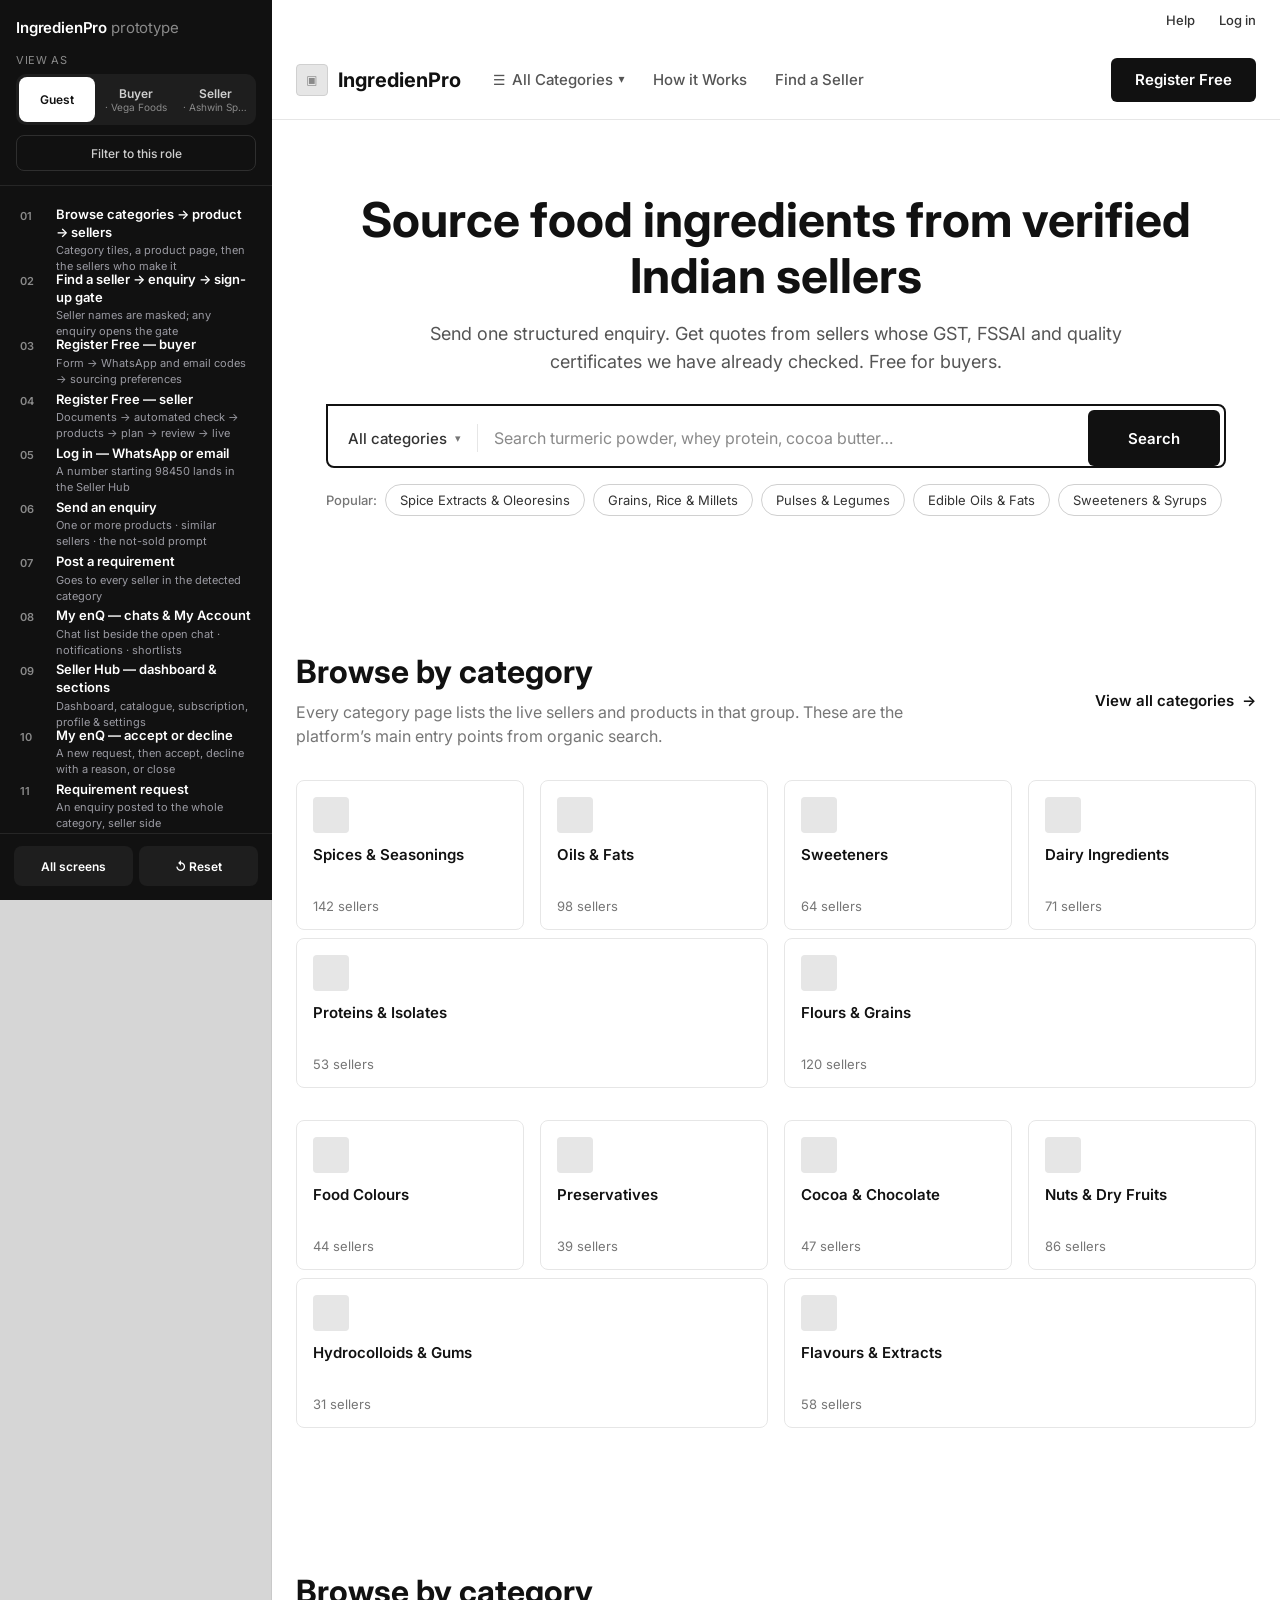
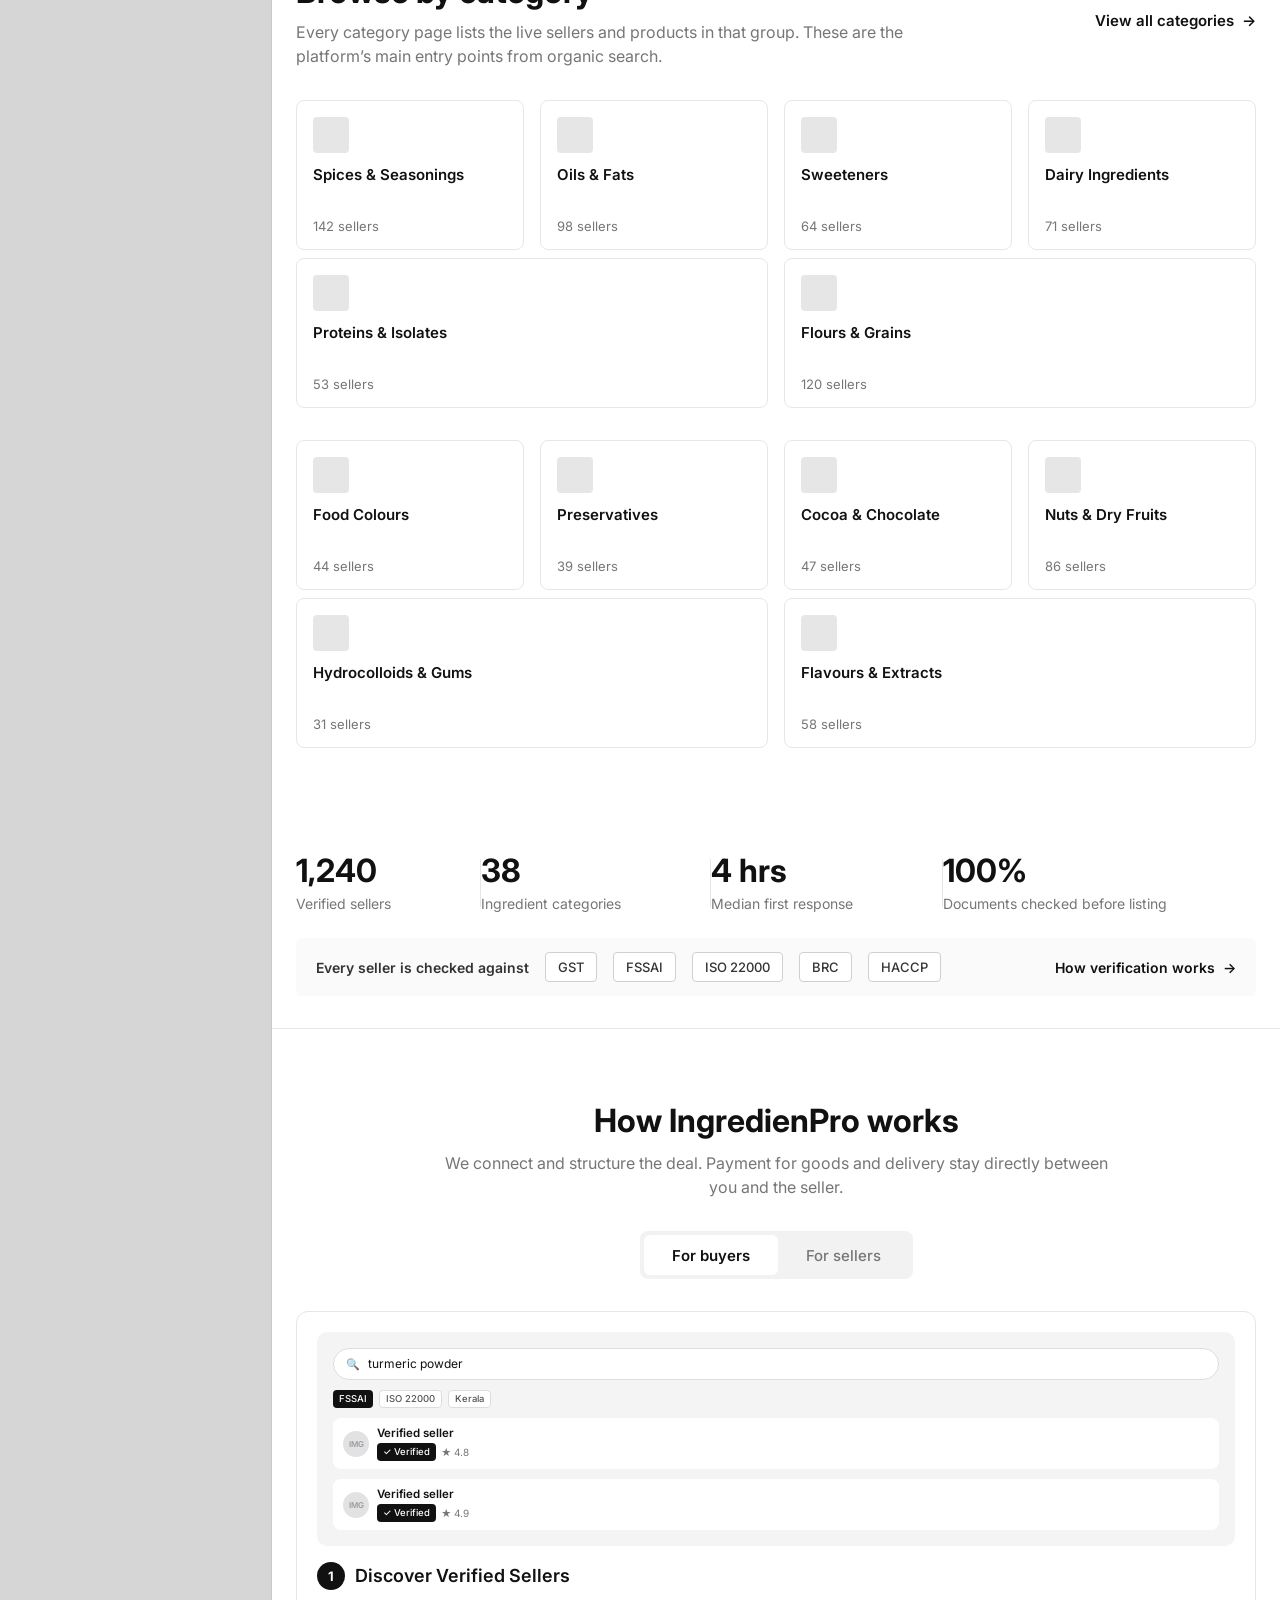
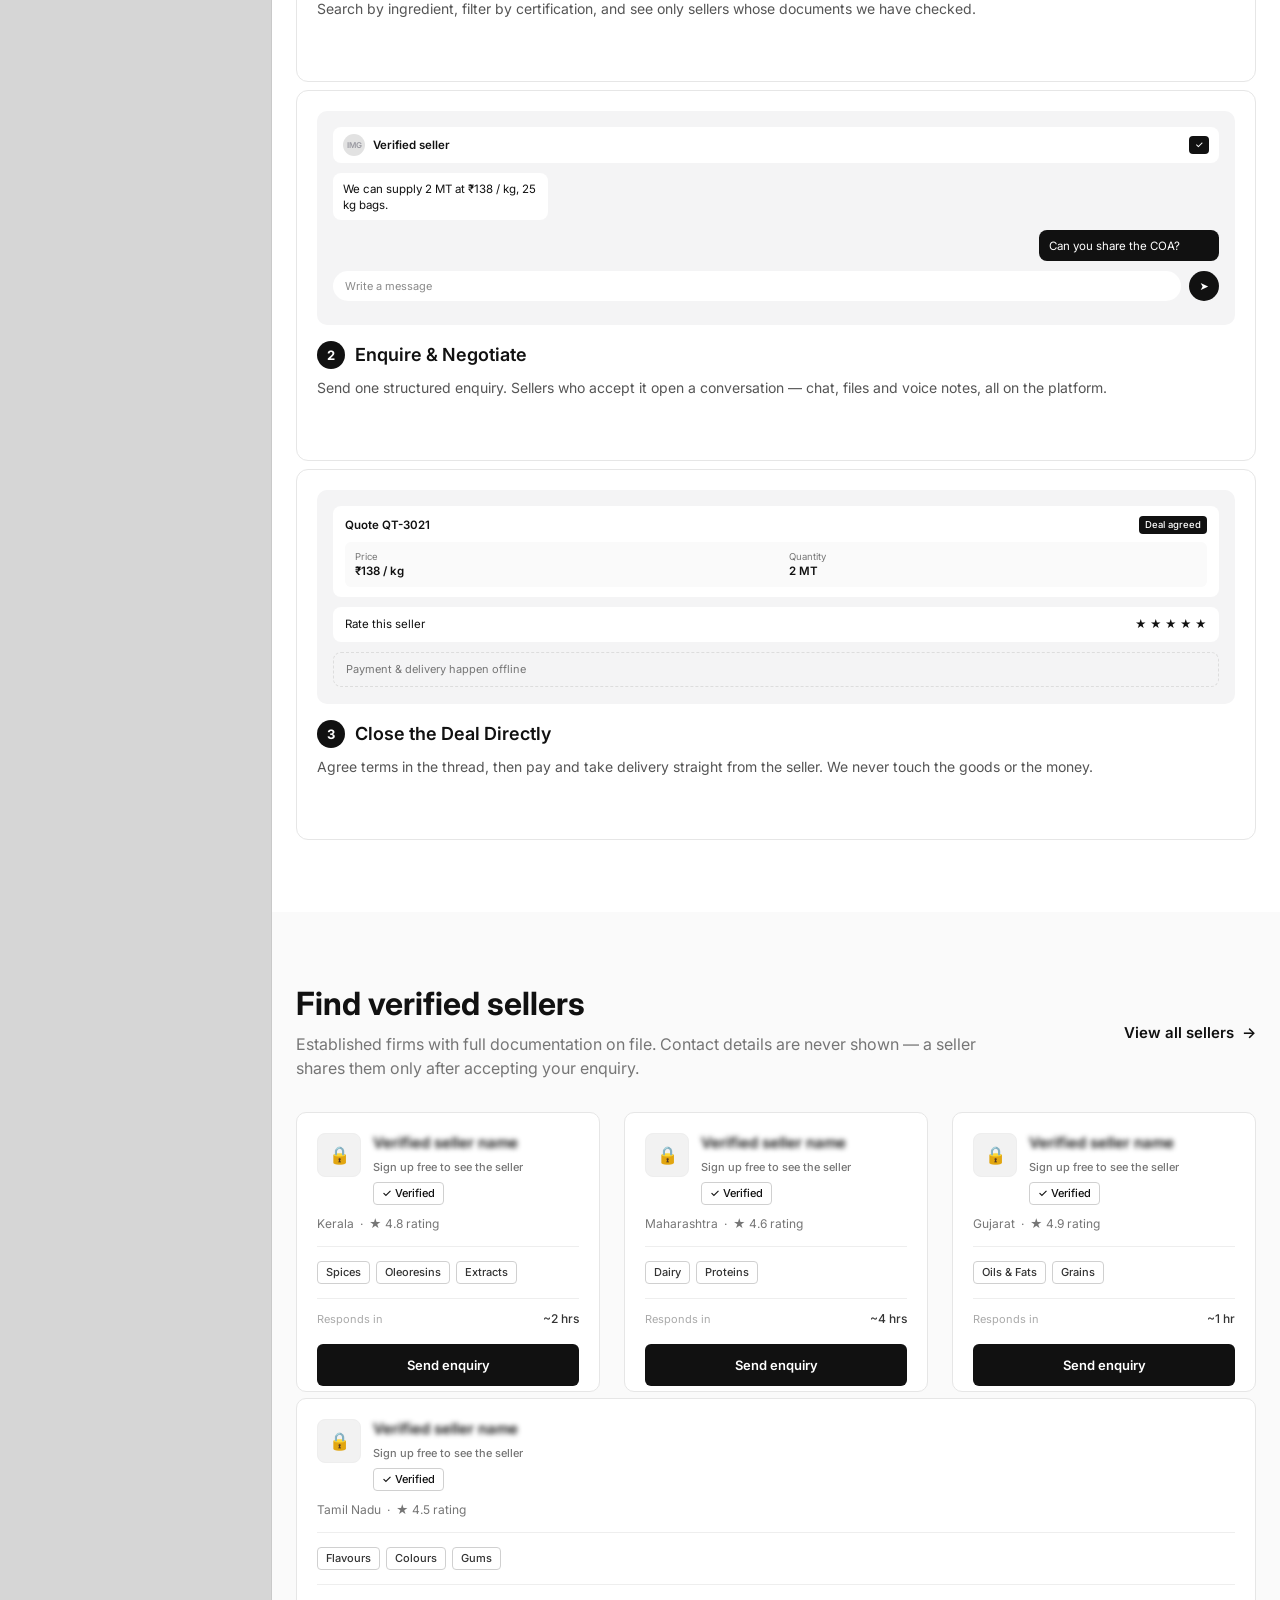
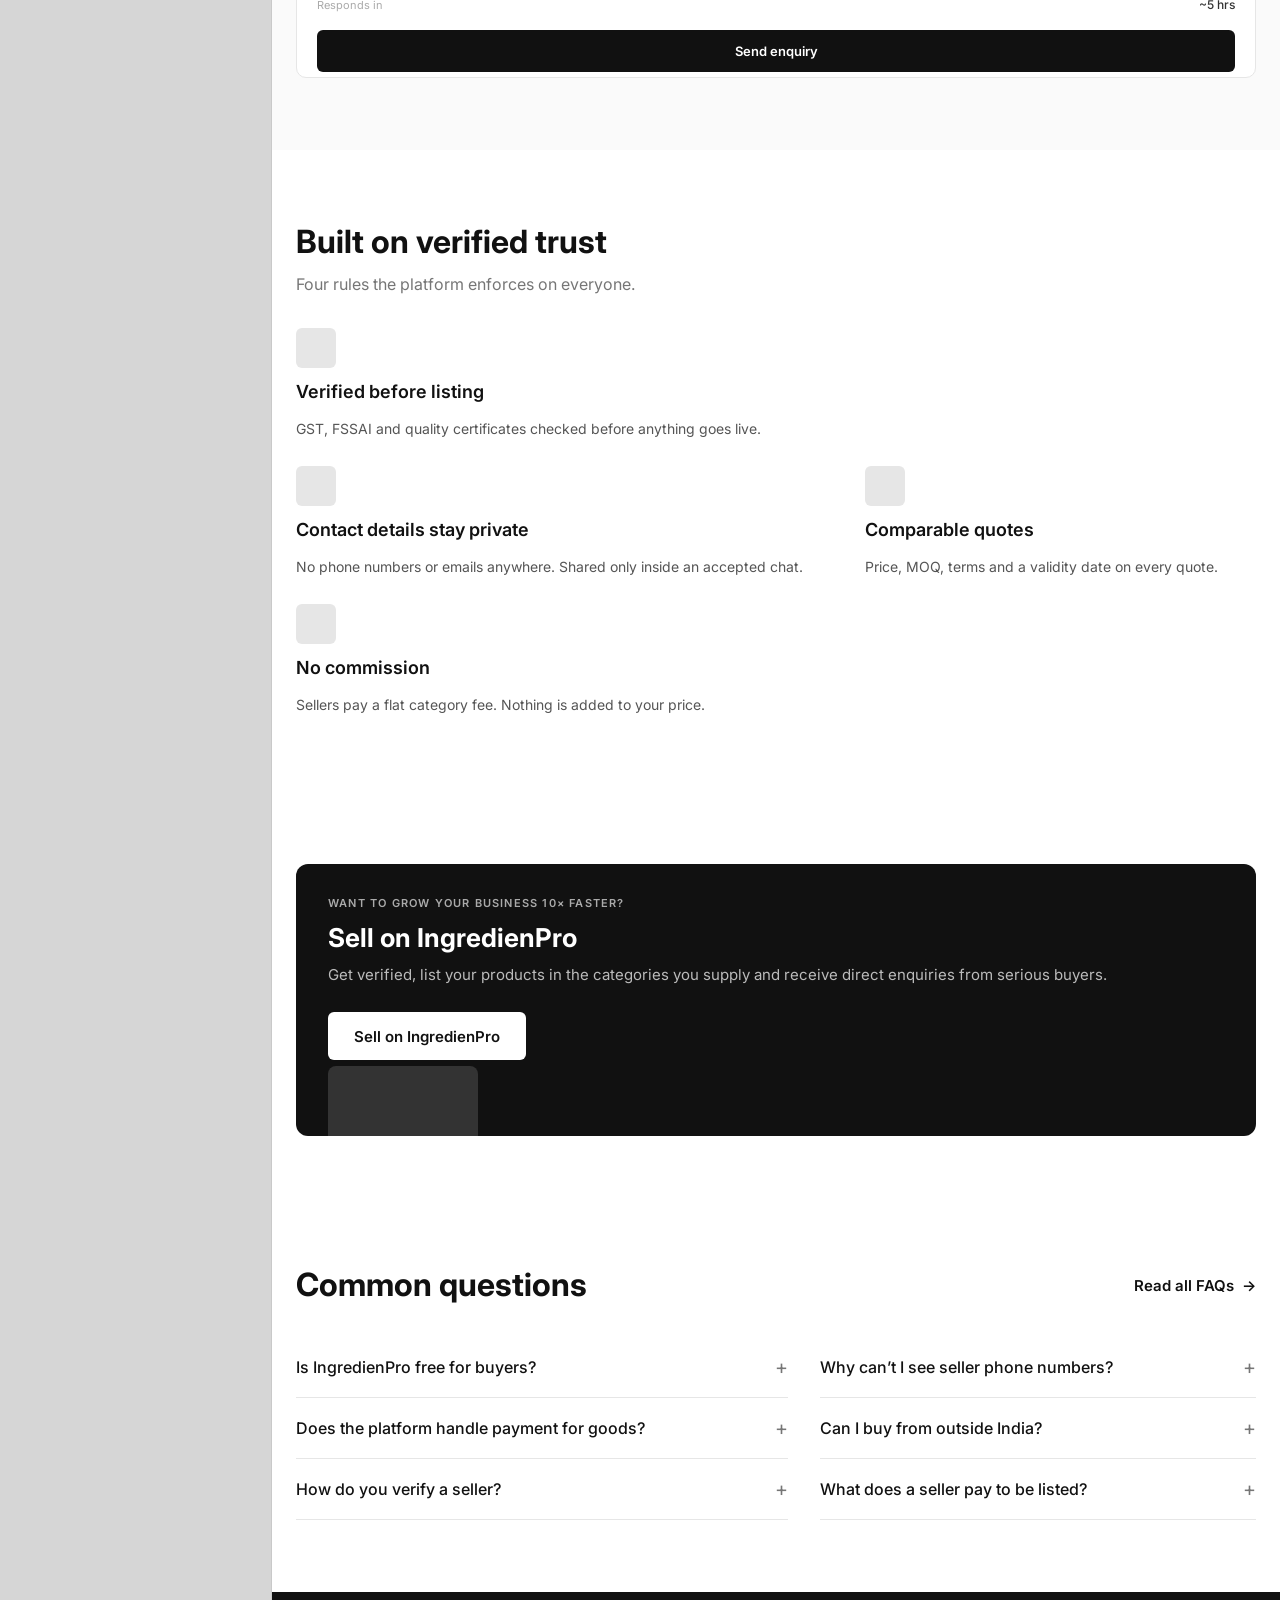
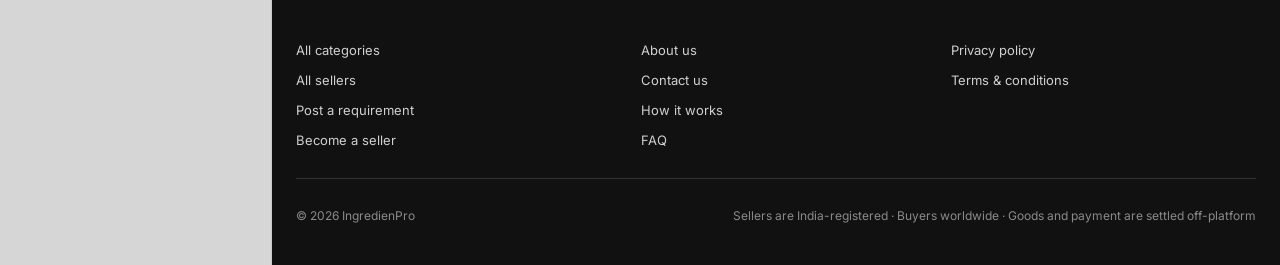
==== index.html @ 839ba502 "Initial commit" ====
<!doctype html>
<html lang="en">
<head>
  <meta charset="utf-8">
  <meta name="viewport" content="width=device-width, initial-scale=1, viewport-fit=cover">
  <meta name="color-scheme" content="light">
  <title>IngredienPro</title>
  <link rel="preconnect" href="https://fonts.googleapis.com">
  <link rel="preconnect" href="https://fonts.gstatic.com" crossorigin>
  <link href="https://fonts.googleapis.com/css2?family=Inter:wght@400;500;600;700&display=swap" rel="stylesheet">
  <link rel="stylesheet" href="css/app.css">
  <link rel="stylesheet" href="css/responsive.css">
  <link rel="stylesheet" href="css/motion.css">
  <link rel="stylesheet" href="css/flownav.css">
</head>
<body>
  <main id="stage" aria-live="polite"></main>
  <script src="js/manifest.js"></script>
  <script src="js/render.js"></script>
  <script src="js/data.js"></script>
  <script src="js/store.js"></script>
  <script src="js/routes.js"></script>
  <script src="js/app.js"></script>
  <script src="js/chrome.js"></script>
  <script src="js/pages.js"></script>
  <script src="js/pages-enq.js"></script>
  <script src="js/pages-account.js"></script>
  <script src="js/modals.js"></script>
  <script src="js/auth.js"></script>
  <script src="js/behaviour.js"></script>
  <script src="js/responsive.js"></script>
  <script src="js/flownav.js"></script>
</body>
</html>
---- css/app.css ----
:root { --bg: #d6d6d6; --ink: #111111; --muted: #767676; --line: #e3e3e3; }
* { box-sizing: border-box; }
html, body { margin: 0; background: var(--bg); color: var(--ink); font-family: Inter, system-ui, sans-serif; -webkit-font-smoothing: antialiased; }
#stage { width: 100%; display: flex; justify-content: center; }

/* rendered Figma screen */
.screen { background: #fff; position: relative; overflow: hidden; box-shadow: 0 0 0 1px rgba(0,0,0,.06); }
.screen .is-link { cursor: pointer; }
.screen .is-link:hover { filter: brightness(0.97); }
.screen .is-fixed { will-change: top; }
.screen .editable { cursor: text; outline: none; min-width: 40px; }
.screen .editable:focus { caret-color: #111; }
.screen .composer-input:empty::before { content: attr(data-placeholder); color: #8a8a8a; pointer-events: none; }
.screen .composer-input { cursor: text; }
.screen .sent-here { animation: pop .18s ease-out; }
@keyframes pop { from { opacity: 0; transform: translateY(6px); } to { opacity: 1; transform: none; } }
.fallback-msg { align-self: flex-end; background: #111; color: #fff; padding: 10px 14px; border-radius: 12px; max-width: 420px; font-size: 14px; }

/* start page */
.home { width: min(1100px, 100% - 32px); margin: 40px auto 120px; background: #fff; border-radius: 16px; padding: 40px; box-shadow: 0 1px 2px rgba(0,0,0,.06); }
.home-head { display: flex; gap: 16px; align-items: center; margin-bottom: 32px; }
.home-logo { width: 48px; height: 48px; border-radius: 10px; background: #f2f2f2; display: grid; place-items: center; color: #8a8a8a; font-size: 22px; }
.home h1 { margin: 0; font-size: 28px; }
.home p { margin: 4px 0 0; color: #555; font-size: 15px; }
.home h2 { font-size: 13px; letter-spacing: .08em; text-transform: uppercase; color: var(--muted); margin: 28px 0 12px; }
.flow-grid { display: grid; grid-template-columns: repeat(auto-fill, minmax(320px, 1fr)); gap: 12px; }
.flow { display: grid; grid-template-columns: 36px 1fr; grid-template-rows: auto auto; gap: 4px 12px; padding: 16px; border: 1px solid var(--line); border-radius: 12px; text-decoration: none; color: inherit; transition: border-color .15s, transform .15s; }
.flow:hover { border-color: #111; transform: translateY(-1px); }
.flow-num { grid-row: span 2; width: 32px; height: 32px; border-radius: 16px; background: #111; color: #fff; display: grid; place-items: center; font-size: 13px; font-weight: 600; }
.flow-name { font-size: 15px; font-weight: 600; line-height: 1.4; }
.flow-go { font-size: 13px; color: var(--muted); }
.all-screens { margin-top: 32px; border-top: 1px solid var(--line); padding-top: 20px; }
.all-screens summary { cursor: pointer; font-weight: 600; }
.all-screens h3 { font-size: 13px; color: var(--muted); margin: 20px 0 6px; }
.all-screens ul { margin: 0; padding-left: 18px; columns: 2; font-size: 14px; line-height: 1.8; }
.all-screens a { color: #111; }
.home-foot { margin-top: 28px; font-size: 13px; color: var(--muted); }
.app-msg { margin: 80px auto; background: #fff; padding: 24px 32px; border-radius: 12px; }

/* toolbar (bottom-left, clear of Netlify's bottom-right badge) */
.toolbar { position: fixed; left: 16px; bottom: 16px; z-index: 1000; display: flex; align-items: center; gap: 8px; background: #111; color: #fff; padding: 6px; border-radius: 12px; box-shadow: 0 8px 24px rgba(0,0,0,.25); font-size: 13px; max-width: calc(100vw - 32px); }
.tb-btn { background: #2a2a2a; color: #fff; border: 0; border-radius: 8px; padding: 8px 12px; font: 600 13px Inter, sans-serif; cursor: pointer; text-decoration: none; white-space: nowrap; }
.tb-btn:hover { background: #3a3a3a; }
.tb-name { padding: 0 8px; opacity: .8; white-space: nowrap; overflow: hidden; text-overflow: ellipsis; max-width: 420px; }
@media (max-width: 700px) { .tb-name { display: none; } .all-screens ul { columns: 1; } .home { padding: 24px; } }

/* ---- interactive app ---- */
.screen .is-action { cursor: pointer; }
.screen .is-action:hover { filter: brightness(0.96); }
.editable.with-placeholder:empty::before { content: attr(data-placeholder); color: #8a8a8a; pointer-events: none; }
.editable { caret-color: #111; }
.empty-note { padding: 28px 20px; color: #767676; font: 14px/1.5 Inter, sans-serif; text-align: center; }
.demo-hint { margin-top: 12px; padding: 10px 12px; border-radius: 8px; background: #f4f4f4; border: 1px dashed #c4c4c4; color: #555; font: 12px/1.5 Inter, sans-serif; }
.otp-input { position: absolute; inset: 0; opacity: 0; width: 100%; height: 100%; font-size: 16px; cursor: text; }

/* overlays */
body.has-overlay { overflow: hidden; }
.overlay { position: fixed; inset: 0; z-index: 900; display: grid; place-items: center; overflow: auto; padding: 24px 0; }
.overlay-scrim { position: fixed; inset: 0; background: rgba(0,0,0,.45); animation: fade .15s ease-out; }
.overlay-box { position: relative; animation: rise .18s ease-out; margin: auto; }
.overlay.is-anchored { display: block; }
.overlay.is-anchored .overlay-scrim { background: transparent; }
.overlay.is-anchored .overlay-box { position: fixed; margin: 0; }
@keyframes fade { from { opacity: 0 } }
@keyframes rise { from { opacity: 0; transform: translateY(8px) } }
.suggest-pop { box-shadow: 0 10px 28px rgba(0,0,0,.14); }

/* mini modal (add product) */
.mini-modal { width: 520px; background: #fff; border-radius: 16px; padding: 28px; box-shadow: 0 16px 40px rgba(0,0,0,.2); font-family: Inter, sans-serif; }
.mini-modal h3 { margin: 0 0 6px; font-size: 20px; } .mini-modal p { margin: 0 0 16px; color: #555; font-size: 14px; line-height: 1.5; }
.mm-field { position: relative; } .mm-input { border: 1.5px solid #111; border-radius: 8px; padding: 12px 14px; font-size: 15px; outline: none; min-height: 46px; }
.mm-foot { display: flex; justify-content: flex-end; margin-top: 20px; } .mm-btn { border: 1px solid #c4c4c4; background: #fff; border-radius: 8px; padding: 10px 18px; font: 600 14px Inter, sans-serif; cursor: pointer; }

/* toast */
.toast { position: fixed; left: 50%; bottom: 84px; transform: translate(-50%, 20px); opacity: 0; z-index: 1200; background: #111; color: #fff; border-radius: 10px; padding: 12px 16px; display: flex; gap: 16px; align-items: center; font: 500 14px Inter, sans-serif; box-shadow: 0 10px 30px rgba(0,0,0,.25); transition: all .2s ease-out; max-width: calc(100vw - 32px); }
.toast.in { opacity: 1; transform: translate(-50%, 0); }
.toast button { background: none; border: 0; color: #fff; font: 600 14px Inter, sans-serif; text-decoration: underline; cursor: pointer; }

/* The role tabs now live in the flow sidebar — see css/flownav.css. */

.is-hidden { display: none !important; }

/* My enQ split view: enquiry facts strip + ··· menu in the chat header */
.enq-meta { display: flex; align-self: stretch; width: 100%; align-items: center; gap: 12px; padding: 10px 20px; background: #fafafa; border-bottom: 1px solid #ededed; font: 13px/1.5 Inter, sans-serif; color: #555; }
.enq-meta-line { flex: 1 1 0; min-width: 0; overflow: hidden; text-overflow: ellipsis; white-space: nowrap; }
.enq-meta-line strong { color: #111; font-weight: 600; }
.enq-meta-pill { flex: 0 0 auto; background: #ededed; color: #333; border-radius: 12px; padding: 3px 10px; font: 600 11px Inter, sans-serif; }
.enq-meta-pill.on { background: #111; color: #fff; }
/* on a phone the facts wrap onto their own line rather than truncating,
   so the enquiry is still readable next to the status */
@media (max-width: 759px) {
  .enq-meta { flex-wrap: wrap; row-gap: 6px; padding: 10px 16px; }
  .enq-meta-line { flex: 1 1 100%; white-space: normal; overflow: visible; }
}
.more-btn { position: relative; flex: 0 0 auto; width: 36px; height: 36px; border: 1px solid #e0e0e0; border-radius: 18px; background: #fff; display: grid; place-items: center; font: 600 16px Inter, sans-serif; color: #333; cursor: pointer; }
.more-btn:hover { background: #f5f5f5; }
.more-menu { position: absolute; top: 44px; right: 0; z-index: 60; min-width: 220px; background: #fff; border: 1px solid #e3e3e3; border-radius: 12px; box-shadow: 0 12px 32px rgba(0,0,0,.16); padding: 6px; display: flex; flex-direction: column; cursor: default; }
.more-menu button { text-align: left; border: 0; background: none; padding: 10px 12px; border-radius: 8px; font: 500 14px Inter, sans-serif; color: #111; cursor: pointer; }
.more-menu button:hover:not(:disabled) { background: #f4f4f4; }
.more-menu button:disabled { color: #8a8a8a; cursor: default; }

/* the "every screen" index */
.index-page { width: min(1200px, 100% - 32px); margin: 32px auto 140px; background: #fff; border-radius: 16px; padding: 40px; box-shadow: 0 1px 2px rgba(0,0,0,.06); }
.index-page h1 { margin: 0 0 6px; font-size: 30px; letter-spacing: -.01em; }
.index-page header p { margin: 0 0 8px; color: #555; font-size: 15px; max-width: 62ch; line-height: 1.6; }
.index-page h2 { display: flex; align-items: center; gap: 10px; font-size: 12px; letter-spacing: .08em; text-transform: uppercase; color: var(--muted); margin: 36px 0 14px; border-top: 1px solid var(--line); padding-top: 20px; }
.ix-count { font-size: 11px; letter-spacing: 0; background: #f2f2f2; color: #555; border-radius: 10px; padding: 2px 8px; }
.ix-grid { display: grid; grid-template-columns: repeat(auto-fill, minmax(260px, 1fr)); gap: 10px; }
.ix-card { display: grid; gap: 3px; padding: 14px 16px; border: 1px solid var(--line); border-radius: 12px; text-decoration: none; color: inherit; background: #fff; min-height: 76px; align-content: center; }
.ix-card:hover { border-color: #111; }
.ix-code { font: 600 12px/1.3 Inter, sans-serif; color: var(--muted); letter-spacing: .04em; }
.ix-name { font: 500 14px/1.4 Inter, sans-serif; }
.ix-size { font: 400 11px/1.3 Inter, sans-serif; color: #9a9aa2; }
@media (max-width: 759px) { .index-page { padding: 24px 18px; margin: 16px auto 140px; } .index-page h1 { font-size: 24px; } }

/* All Categories: the subcategory grid is the scrolling region of the panel.
   The renderer only clips a frame that is FIXED on both axes, and this one fills
   the space left between the panel head and its footer, so say it explicitly. */
.screen [data-name="Subcategory grid"] { overflow-y: auto; overscroll-behavior: contain; }
.screen [data-name="Subcategory grid"]::-webkit-scrollbar { width: 8px; }
.screen [data-name="Subcategory grid"]::-webkit-scrollbar-thumb { background: #d0d0d0; border-radius: 4px; }
---- css/responsive.css ----
/* Responsive layer.
   The screens come out of Figma drawn at 1440 with hard pixel widths baked into
   inline styles, so everything here overrides inline style and has to be !important.
   The page always fills the window — it is never a 1440 canvas floating on grey.
   At 1440 the layout is the wireframe as drawn; wider, the bands stay full-bleed and
   the gutters grow; narrower, it reflows rather than scaling down, so the type stays
   at the size it was designed at.

     > 1440  gutters grow so the reading column stops widening
     < 1440  nothing may exceed the canvas
     < 1100  denser gutters, the account rail drops to its icon-only state
     <  900  the top nav folds into a hamburger drawer
     <  760  one column: stacked shell, My enQ list ⇄ chat, all fixed widths released

   The last three match App.BP (nav 900, phone 760, tablet 1100). */

/* ---------------------------------------------------------------- fluid canvas */
#stage {
  display: block;
  /* The flow sidebar takes 272px out of the window, so every breakpoint below is
     asked of the app's own width, not the viewport's. */
  container-type: inline-size;
  container-name: stage;
}
.screen {
  width: 100% !important;
  max-width: none !important;
  min-height: 100vh;
  margin: 0;
}
/* Figma exports flex-shrink:0 on most children; let them give way when they must. */
.screen [data-name] { min-width: 0; }

/* ---------------------------------------------------- absolute positions flow
   Figma frames with no auto-layout hold their children at absolute x/y, and a
   modal is pinned at the x it had on a 1440 canvas. Neither survives a window
   that is not exactly 1440 wide, in either direction, so both flow at every width. */


/* a pop-up drawn onto its screen recentres instead of sitting at its 1440 offset.
   Only the centring is universal — the modal keeps its drawn width until the page
   is narrower than it was drawn for. */
.screen > [data-name^="Modal /"],
.screen > [data-name^="Dialog /"] { left: 50% !important; transform: translateX(-50%); }
.screen > [data-name="Scrim"],
.screen > [data-name^="Background /"] { width: 100% !important; }

/* ------------------------------------------------- free canvases, at any width
   These have to apply above 1440 as well: a window wider than the drawn canvas
   leaves absolute children stuck at their 1440 offsets, sitting off-centre. */
.screen.is-free, .screen .is-free {
  display: flex !important;
  height: auto !important;
  gap: var(--free-gap) !important;
  padding: var(--free-pt) var(--free-pr) var(--free-pb) var(--free-pl) !important;
}
.screen.is-free-col, .screen .is-free-col { flex-direction: column !important; flex-wrap: nowrap !important; align-items: stretch !important; }
.screen.is-free-row, .screen .is-free-row { flex-direction: row !important; flex-wrap: wrap !important; align-items: center !important; }
.screen.is-free > [data-name], .screen .is-free > [data-name] {
  position: static !important; left: auto !important; top: auto !important;
  max-width: 100% !important;
}
.screen .is-free-col > [data-name] { width: 100% !important; align-self: stretch !important; }

/* a free-canvas screen (log in, register) centres what it flows */
.screen.is-canvas { align-items: center; min-height: 100vh; padding-bottom: 48px !important; }
.screen.is-canvas > [data-name] { width: 100% !important; max-width: 560px !important; flex: 0 0 auto !important; }
.screen.is-canvas > [data-name="Auth header"],
.screen.is-canvas > [data-name^="Background /"],
.screen.is-canvas > [data-name="Navigation bar"] { max-width: none !important; }
.screen.is-canvas > [data-name="Login card"],
.screen.is-canvas > [data-name^="Card"] { margin-top: 32px; }

/* the decorative chat mock on the home page clips in Figma; make it clip here too */
.screen [data-name="Vignette"] { overflow: hidden !important; }

/* Turning a row into a column is not enough: Figma's FILL became flex:1 1 0 on the
   horizontal axis, so once the axis flips the children size to their content and
   collapse. They have to be stretched back. */
.screen [data-name="Body"],
.screen [data-name="Panes"],
.screen [data-name="Footer columns"],
.screen [data-name="Steps"] { align-items: stretch !important; }
.screen [data-name="Body"] > [data-name],
.screen [data-name="Panes"] > [data-name],
.screen [data-name="Footer columns"] > [data-name],
.screen [data-name="Steps"] > [data-name] { align-self: stretch !important; }

/* ============================================ below the drawn width (< 1440px) */
@container stage (max-width: 1439px) {
  /* a 1440-wide header or scrim must not define the page any more */
  .screen [data-name] { max-width: 100% !important; }

  /* a modal drawn 640 wide has to give way once the page is narrower than it was drawn for */
  .screen > [data-name^="Modal /"],
  .screen > [data-name^="Dialog /"] { width: calc(100% - 32px) !important; max-width: 560px !important; }

  /* page gutters shrink with the page instead of eating it */
  .screen { --gutter: 48px; }
  .screen .has-gutter {
    padding-left: min(var(--gut-l), var(--gutter)) !important;
    padding-right: min(var(--gut-r), var(--gutter)) !important;
  }
  .screen.is-free, .screen .is-free {
    padding-left: min(var(--free-pl), var(--gutter)) !important;
    padding-right: min(var(--free-pr), var(--gutter)) !important;
    padding-top: min(var(--free-pt), 64px) !important;
    padding-bottom: min(var(--free-pb), 64px) !important;
  }

  /* strips that keep their shape and scroll sideways instead */
  .screen [data-name="Stepper"],
  .screen [data-name="Profile section tabs"],
  .screen [data-name="Tabs"],
  .screen [data-name="Tabs / Edit · Preview"],
  .screen [data-name="Group switch"],
  .screen [data-name="Chat starters"],
  .screen [data-name="Method switch"] {
    overflow-x: auto !important; flex-wrap: nowrap !important;
    scrollbar-width: none; -webkit-overflow-scrolling: touch;
  }
  .screen [data-name="Stepper"]::-webkit-scrollbar,
  .screen [data-name="Profile section tabs"]::-webkit-scrollbar,
  .screen [data-name="Tabs"]::-webkit-scrollbar,
  .screen [data-name="Tabs / Edit · Preview"]::-webkit-scrollbar,
  .screen [data-name="Chat starters"]::-webkit-scrollbar,
  .screen [data-name="Method switch"]::-webkit-scrollbar { display: none; }
  .screen [data-name="Chat starters"] > [data-name] { flex: 0 0 auto !important; }
  .screen [data-name="Stepper"] > [data-name],
  .screen [data-name="Profile section tabs"] > [data-name],
  .screen [data-name="Tabs"] > [data-name] { flex: 0 0 auto !important; }

  /* last resort: any row that still cannot fit folds rather than overflows.
         Wrapping only takes effect when the children genuinely do not fit, so rows
         that already fit are untouched. The strips that must stay on one line and
         scroll instead are re-asserted below. */
  .screen .is-row { flex-wrap: wrap !important; row-gap: 6px !important; }
  /* Figma's FILL becomes flex:1 1 0, and a basis of zero means a row squeezes its
     children to nothing instead of wrapping. Basing them on their content makes the
     row fold first, which is what "wrap" was meant to do. */
  .screen .is-row > [data-name] { flex-basis: auto !important; }
  /* …except the panes that are meant to take whatever is left: a content-sized basis
     would push them onto their own line while there is still room beside the list */
  .screen [data-name="Panes"] > [data-name^="Pane / Thread"],
  .screen [data-name="Body"] > [data-name="Main"],
  .screen [data-name="Body"] > [data-name="Article"],
  .screen [data-name="Category browser"] > [data-name^="Panel /"],
  .screen [data-name="Header"] > [data-name="spacer"] { flex: 1 1 0 !important; }
  /* the subcategory grid is a wrapping card grid — its cards keep their drawn width
     and fold onto the next line, rather than being squeezed or stretched */
  .screen [data-name="Subcategory grid"] > [data-name^="Card / "] { flex: 0 0 auto !important; }

  /* text drawn to fit 1440 may wrap; pre-wrap keeps the spacing the designer set */
  .screen .t-pre { white-space: pre-wrap !important; }

  /* cards that wrap should share the line evenly rather than sizing to their text */
  .screen [data-name="Category row"] > [data-name],
  .screen [data-name="tiles"] > [data-name],
  .screen [data-name="Matching products"] > [data-name],
  .screen [data-name="Row"] > [data-name] { flex: 1 1 200px !important; }
  .screen .is-row[data-name="Stepper"],
  .screen .is-row[data-name="Profile section tabs"],
  .screen .is-row[data-name="Tabs"],
  .screen .is-row[data-name="Tabs / Edit · Preview"],
  .screen .is-row[data-name="Group switch"],
  .screen .is-row[data-name="Method switch"],
  .screen .is-row[data-name="Chat starters"],
  .screen .is-row[data-name="Account sidebar"] { flex-wrap: nowrap !important; }
  /* an avatar and its text should never come apart (but a row that also carries a
     trailing action, like "identity", may fold that action onto its own line) */
  .screen .is-row[data-name="inner"],
  .screen .is-row[data-name="Avatar slot"],
  .screen .is-row[data-name="avatar"] { flex-wrap: nowrap !important; }

}

/* ================================================ wider than drawn (> 1440px) */
@container stage (min-width: 1441px) {
  /* the header, the footer and every band still span the window; only the content
     inside them stops growing, so lines do not run to 1600 characters */
  .screen .has-gutter {
    padding-left: calc(var(--gut-l) + (100% - 1440px) / 2) !important;
    padding-right: calc(var(--gut-r) + (100% - 1440px) / 2) !important;
  }
}

/* =============================================================== tablet & below */
@container stage (max-width: 1099px) {
  .screen { --gutter: 24px; }

  /* rows that were drawn to fit 1440 and simply need to fold */
  .screen [data-name="Auth header"],
  .screen [data-name="Footer columns"],
  .screen [data-name="Steps"],
  .screen [data-name="Recovery steps"],
  .screen [data-name="Row"],
  .screen [data-name="Grid"],
  .screen [data-name="Matching products"],
  .screen [data-name="Search & filters"],
  .screen [data-name="Page head"],
  .screen [data-name="Prev / next"],
  .screen [data-name="Was this helpful"],
  .screen [data-name="Post a requirement"],
  .screen [data-name="Popular searches"],
  .screen [data-name="Demo state chips"],
  .screen [data-name="Chips"],
  .screen [data-name="Trust strip"],
  .screen [data-name="Category row"],
  .screen [data-name="Other forms"],
  .screen [data-name="Extracted"],
  .screen [data-name="Breadcrumb"],
  .screen [data-name="Header actions"],
  .screen [data-name="tiles"],
  .screen [data-name="Variety chips"],
  .screen [data-name="Certification proof"],
  .screen [data-name="Filters"],
  .screen [data-name="Hero"],
  .screen [data-name="Section / Product guide"],
  .screen [data-name="Spec head"],
  .screen [data-name="Section link / How verification works"],
  .screen [data-name="Title"],
  .screen [data-name="Label"],
  .screen [data-name="name"] { flex-wrap: wrap !important; height: auto !important; row-gap: 8px !important; }

  /* the header keeps one line: the logo and the spacer give way, not the actions */
  .screen [data-name="Header"] > [data-name="spacer"] { flex: 1 1 0 !important; min-width: 0 !important; }
  .screen [data-name="Header"] > [data-name="Logo"] { flex: 0 1 auto !important; min-width: 0 !important; overflow: hidden !important; }
  .screen [data-name="Header"] > [data-name="Header actions"] { flex: 0 0 auto !important; }

  /* the seller directory row: identity keeps the width, the rest drops under it */
  .screen [data-name^="Seller row"] { flex-wrap: wrap !important; row-gap: 16px !important; }
  .screen [data-name^="Seller row"] > [data-name="divider"] { display: none !important; }
  .screen [data-name^="Seller row"] > [data-name="identity"] { flex: 1 1 260px !important; }
  .screen [data-name^="Seller row"] > [data-name="Categories sold"] { flex: 1 1 100% !important; }
  .screen [data-name^="Seller row"] > [data-name="actions"] {
    flex: 1 1 100% !important; flex-direction: row !important; flex-wrap: wrap !important;
  }
  /* the two buttons share the line instead of each claiming the full width */
  .screen [data-name^="Seller row"] [data-name="actions"] > [data-name^="Btn /"] {
    flex: 1 1 150px !important; width: auto !important; min-width: 150px !important;
  }

  /* --- My enQ: one pane at a time, switched by the toggle. 340 for the list plus
         whatever is left is too narrow for a chat below 1100. --- */
  .screen [data-name="Panes"] { flex-direction: column !important; flex-wrap: nowrap !important; }
  .screen [data-name="Panes"] > [data-name] { width: 100% !important; flex: 1 1 auto !important; }
  html:not([data-mode="desktop"]) .screen[data-pane="thread"] [data-name="Panes"] > [data-name="Pane / My enQ"] { display: none !important; }
  html:not([data-mode="desktop"]) .screen[data-pane="list"] [data-name="Panes"] > [data-name^="Pane / Thread"] { display: none !important; }

  /* the account rail drops to its own 64px icon-only state */
  .screen [data-name="Account sidebar"] { width: 64px !important; flex: 0 0 64px !important; }
  .screen [data-name="Sidebar space (sidebar is fixed)"] { width: 64px !important; flex: 0 0 64px !important; }
}

/* ============================================= the top nav folds (< 900px) */
@container stage (max-width: 899px) {
  .screen [data-name="Utility bar"] { display: none !important; }
  .screen [data-name="Header"] { padding-left: 16px !important; padding-right: 16px !important; gap: 12px !important; }
  .screen [data-name="Primary nav"] { display: none !important; }
  .screen [data-name="Header actions"] > [data-name="Btn / Register Free"],
  .screen [data-name="Header actions"] > [data-name="Btn / Sell on IngredienPro"] { display: none !important; }
  .screen [data-name="My Account menu"] [data-name="t"],
  .screen [data-name="Account"] [data-name="t"] { display: none !important; }
  .screen [data-name="Header"] > [data-name="Logo"] > [data-name^="Chip /"] { display: none !important; }
  .screen [data-name="Header actions"] { gap: 8px !important; }
}

/* ======================================================================= phone */
@container stage (max-width: 759px) {
  /* --- the whole shell goes single column --- */
  .screen [data-name="Body"] { flex-direction: column !important; flex-wrap: nowrap !important; }

  .screen { --gutter: 16px; }
  .screen [data-name="Main"],
  .screen [data-name="Content"],
  .screen [data-name="Body"] > [data-name="Article"] { padding-left: 16px !important; padding-right: 16px !important; }


  /* --- the account rail becomes a scrolling strip above the content --- */
  .screen [data-name="Account sidebar"] {
    width: 100% !important; flex: 0 0 auto !important; height: auto !important;
    flex-direction: row !important; overflow-x: auto !important; overflow-y: hidden !important;
    gap: 4px !important; padding: 8px 12px !important;
    border-right: 0 !important; border-bottom: 1px solid #e6e6e6 !important;
    scrollbar-width: none;
  }
  .screen [data-name="Account sidebar"]::-webkit-scrollbar { display: none; }
  .screen [data-name="Account sidebar"] > [data-name^="Item /"] {
    width: auto !important; height: 40px !important; flex: 0 0 auto !important;
    padding: 0 14px !important; border-radius: 20px !important;
  }
  .screen [data-name="Account sidebar"] > [data-name="Head"],
  .screen [data-name="Account sidebar"] > [data-name="spacer"],
  .screen [data-name="Sidebar space (sidebar is fixed)"] { display: none !important; }

  /* --- everything that was drawn at a fixed width --- */
  .screen [data-name^="Modal /"],
  .screen [data-name^="Dialog /"],
  .screen [data-name="Card"],
  .screen [data-name="Column"],
  .screen [data-name="Side"],
  .screen [data-name="Filter rail"],
  .screen [data-name="Rail / Families"],
  .screen [data-name="Column / Subcategories"],
  .screen [data-name="Company facts"],
  .screen [data-name="Card / Add-ons"],
  .screen [data-name="Search block"],
  .screen [data-name="Product image"],
  .screen [data-name="Typical specifications"],
  .screen [data-name="Suggestions dropdown"],
  .screen [data-name="notice"],
  .screen [data-name="Input"],
  .screen [data-name="Progress"],
  .screen [data-name^="Btn /"] { width: 100% !important; flex-basis: auto !important; }
  /* the composer is a toolbar, not a stack of buttons */
  .screen [data-name="Input row"] > [data-name^="Btn /"],
  .screen [data-name="Input row"] > [data-name^="Icon /"] { width: auto !important; flex: 0 0 auto !important; }

  .screen [data-name="bubble"] { max-width: 86% !important; }

  /* --- rows that must not squeeze --- */
  .screen [data-name="Search bar"] { flex-wrap: wrap !important; height: auto !important; row-gap: 8px !important; }
  .screen [data-name="Search bar"] > [data-name="divider"] { display: none !important; }
  .screen [data-name="Search bar"] > [data-name="Input"] { flex: 1 1 100% !important; }
  .screen [data-name="Footer columns"] { flex-direction: column !important; flex-wrap: nowrap !important; gap: 28px !important; }
  .screen [data-name="Steps"] { flex-direction: column !important; flex-wrap: nowrap !important; }
  .screen [data-name="Steps"] > [data-name] { width: 100% !important; }
  .screen [data-name="Product row"] { flex-wrap: wrap !important; row-gap: 12px !important; }
  .screen [data-name="Notification row"] { align-items: flex-start !important; }

  /* --- chat --- */
  /* the composer keeps a usable field: below that the icons fold to a second line
     rather than squeezing the input to nothing */
  .screen [data-name="Input row"] > [data-name="input"] { flex: 1 1 150px !important; min-width: 150px !important; }
  .screen [data-name="Input row"] > [data-name="input"] { overflow: hidden !important; }
  .screen [data-name="Input row"] > [data-name="input"] > [data-name] { min-width: 0 !important; width: 100% !important; }
  .screen [data-name="Thread head"] { padding-left: 14px !important; padding-right: 14px !important; }
  .screen [data-name="Enquiry meta"] { flex-wrap: wrap !important; row-gap: 6px !important; padding-left: 14px !important; padding-right: 14px !important; }
  .screen [data-name="Chat starters"] { overflow-x: auto !important; flex-wrap: nowrap !important; scrollbar-width: none; }
  .screen [data-name="Chat starters"]::-webkit-scrollbar { display: none; }
  .screen [data-name="Chat starters"] > [data-name] { flex: 0 0 auto !important; }

  /* a scrolling tab strip that only shows one tab is worse than two rows of tabs */
  .screen .is-row[data-name="Profile section tabs"],
  .screen .is-row[data-name="Tabs"] { flex-wrap: wrap !important; overflow-x: visible !important; row-gap: 4px !important; }
  .screen [data-name="Profile section tabs"] > [data-name],
  .screen [data-name="Tabs"] > [data-name] { width: auto !important; flex: 0 0 auto !important; }

  /* --- tables collapse into stacked rows --- */
  .screen [data-name="Table head"] { display: none !important; }
  .screen [data-name^="Row /"] { flex-wrap: wrap !important; row-gap: 8px !important; }
}

/* =============================================== app chrome at narrow widths */
@media (max-width: 759px) {
  .toast { left: 8px; right: 8px; bottom: 76px; transform: translateY(20px); max-width: none; }
  .toast.in { transform: translateY(0); }
  .overlay { padding: 0; align-items: flex-end; }
  .overlay-box { width: 100%; margin: 0; }
  .overlay-box > [data-name] { border-radius: 16px 16px 0 0 !important; }
  .mini-modal { width: 100%; border-radius: 16px 16px 0 0; }
}

@container stage (max-width: 759px) {
  .more-menu { right: auto; left: 0; min-width: 200px; }
}

/* ------------------------------------------------------- the mobile nav drawer */
.navdrawer {
  position: fixed; inset: 0; z-index: 1150; display: none;
  font: 15px/1.5 Inter, system-ui, sans-serif;
}
.navdrawer.open { display: block; }
.navdrawer-scrim { position: absolute; inset: 0; background: rgba(0, 0, 0, .45); animation: fade .18s ease-out; }
.navdrawer-panel {
  position: absolute; top: 0; right: 0; bottom: 0; width: min(320px, 86vw);
  background: #fff; padding: 20px 20px calc(20px + env(safe-area-inset-bottom));
  display: flex; flex-direction: column; gap: 4px; overflow: auto;
  box-shadow: -12px 0 40px rgba(0, 0, 0, .18);
  animation: slide-in .26s cubic-bezier(.22, 1, .36, 1);
}
.navdrawer h2 { margin: 0 0 12px; font-size: 12px; letter-spacing: .08em; text-transform: uppercase; color: #767676; font-weight: 600; }
.navdrawer button {
  appearance: none; border: 0; background: none; text-align: left;
  font: 500 16px/1.4 Inter, system-ui, sans-serif; color: #111;
  padding: 13px 12px; border-radius: 10px; cursor: pointer; min-height: 48px;
}
.navdrawer button:hover, .navdrawer button:focus-visible { background: #f4f4f4; }
.navdrawer button.on { background: #111; color: #fff; }
.navdrawer hr { border: 0; border-top: 1px solid #ededed; margin: 12px 0; width: 100%; }
.navdrawer .nd-close { position: absolute; top: 14px; right: 14px; width: 44px; height: 44px; border-radius: 22px; display: grid; place-items: center; font-size: 20px; padding: 0; }

.hamburger {
  display: none; width: 44px; height: 44px; flex: 0 0 44px;
  align-items: center; justify-content: center; cursor: pointer;
  border: 1px solid #e0e0e0; border-radius: 10px; background: #fff;
}
.hamburger span { display: block; width: 18px; height: 1.5px; background: #111; box-shadow: 0 -5px 0 #111, 0 5px 0 #111; transition: transform .2s ease; }
@container stage (max-width: 899px) { .hamburger { display: flex !important; } }

/* ------------------------------------- the list / chat switch inside My enQ */
.pane-switch { display: none; }
@container stage (max-width: 1099px) {
  .pane-switch {
    display: flex; gap: 4px; padding: 4px; margin: 0 0 12px;
    background: #f2f2f2; border-radius: 12px;
  }
  .pane-switch button {
    flex: 1 1 0; min-height: 44px; border: 0; border-radius: 9px; cursor: pointer;
    white-space: nowrap; padding: 0 8px;
    background: transparent; color: #555; font: 600 14px Inter, system-ui, sans-serif;
    transition: background .18s ease, color .18s ease;
  }
  .pane-switch button.on { background: #fff; color: #111; box-shadow: 0 1px 2px rgba(0, 0, 0, .1); }
}

/* --------------------------------------------------------- touch target sizes */
@media (pointer: coarse) {
  .screen [data-name^="Btn /"],
  .screen [data-name^="Chip /"],
  .screen [data-name^="Pill /"],
  .screen [data-name^="Item /"],
  .screen [data-name^="Nav item /"],
  .screen [data-name^="Tab /"] { min-height: 44px !important; }
  .more-btn { width: 44px !important; height: 44px !important; border-radius: 22px !important; }
}
---- css/motion.css ----
/* Motion layer.
   Nothing here moves anything permanently — it only animates elements into the
   position the wireframe already puts them in. Durations follow the 150–300ms
   micro-interaction band; anything that enters does so faster than it leaves the
   eye, and everything is cancelled under prefers-reduced-motion. */

:root {
  --ease-out: cubic-bezier(.22, 1, .36, 1);
  --ease-in: cubic-bezier(.55, 0, 1, .45);
  --t-fast: 140ms;
  --t-base: 220ms;
  --t-slow: 320ms;
}

/* ------------------------------------------------------------ page transition */
#stage { view-transition-name: stage; }

.screen.enter {
  animation: screen-in var(--t-base) var(--ease-out) both;
}
@keyframes screen-in {
  from { opacity: 0; transform: translateY(8px); }
  to { opacity: 1; transform: none; }
}
/* going back feels like coming from the other side */
.screen.enter-back { animation-name: screen-in-back; }
@keyframes screen-in-back {
  from { opacity: 0; transform: translateX(-10px); }
  to { opacity: 1; transform: none; }
}

/* the bar that says something is loading, for the rare slow screen fetch */
#stage.loading::before {
  content: ''; position: fixed; top: 0; left: 0; right: 0; height: 2px; z-index: 1300;
  background: linear-gradient(90deg, transparent, #111, transparent);
  animation: sweep 900ms linear infinite;
}
@keyframes sweep {
  from { transform: translateX(-100%); }
  to { transform: translateX(100%); }
}

/* --------------------------------------------------- lists arriving in sequence */
.screen .stagger > * {
  animation: row-in var(--t-base) var(--ease-out) both;
}
@keyframes row-in {
  from { opacity: 0; transform: translateY(6px); }
  to { opacity: 1; transform: none; }
}
.screen .stagger > *:nth-child(1) { animation-delay: 0ms; }
.screen .stagger > *:nth-child(2) { animation-delay: 35ms; }
.screen .stagger > *:nth-child(3) { animation-delay: 70ms; }
.screen .stagger > *:nth-child(4) { animation-delay: 105ms; }
.screen .stagger > *:nth-child(5) { animation-delay: 140ms; }
.screen .stagger > *:nth-child(6) { animation-delay: 175ms; }
.screen .stagger > *:nth-child(7) { animation-delay: 210ms; }
.screen .stagger > *:nth-child(n+8) { animation-delay: 240ms; }

/* ------------------------------------------------------------- press feedback */
.screen .is-link,
.screen .is-action,
.navdrawer button,
.pane-switch button,
.more-menu button,
.rb-tabs button {
  transition: background-color var(--t-fast) ease, border-color var(--t-fast) ease,
              color var(--t-fast) ease, box-shadow var(--t-fast) ease,
              transform var(--t-fast) var(--ease-out), filter var(--t-fast) ease;
}
.screen .is-link:active,
.screen .is-action:active { transform: scale(.985); }
.screen [data-name^="Btn /"]:active,
.screen [data-name^="Chip /"]:active,
.screen [data-name^="Pill /"]:active { transform: scale(.97); }

/* rows lift a little rather than just greying out */
.screen [data-name^="Chat /"].is-link:hover,
.screen [data-name^="Lead /"].is-link:hover,
.screen [data-name^="Seller row"]:hover,
.screen [data-name^="Card /"].is-link:hover,
.screen [data-name^="Product card"].is-link:hover {
  filter: none;
  box-shadow: 0 2px 10px rgba(0, 0, 0, .07);
}
.screen [data-name^="Seller row"] { transition: box-shadow var(--t-fast) ease, transform var(--t-fast) var(--ease-out); }
.screen [data-name^="Seller row"]:hover { transform: translateY(-1px); }

/* a visible focus ring, since the whole thing is divs */
.screen .is-link:focus-visible,
.screen .is-action:focus-visible,
.navdrawer button:focus-visible,
.pane-switch button:focus-visible {
  outline: 2px solid #111 !important;
  outline-offset: 2px;
}

/* --------------------------------------------------------------- new content */
/* a message the user just sent, a row that just appeared */
.screen .sent-here { animation: pop var(--t-base) var(--ease-out) both; }
@keyframes pop {
  from { opacity: 0; transform: translateY(8px) scale(.98); }
  to { opacity: 1; transform: none; }
}
.screen .flash { animation: flash 1s ease-out both; }
@keyframes flash {
  0% { background-color: #ededed; }
  100% { background-color: transparent; }
}
/* a count that just changed */
.screen .bump { animation: bump var(--t-slow) var(--ease-out) both; }
@keyframes bump {
  0% { transform: scale(1); }
  40% { transform: scale(1.22); }
  100% { transform: scale(1); }
}

/* ----------------------------------------------------------------- overlays */
.overlay-scrim { animation: fade var(--t-fast) ease-out both; }
.overlay-box { animation: modal-in var(--t-base) var(--ease-out) both; }
@keyframes modal-in {
  from { opacity: 0; transform: translateY(12px) scale(.985); }
  to { opacity: 1; transform: none; }
}
.overlay.is-closing { pointer-events: none; }
.overlay.is-closing .overlay-scrim { animation: fade var(--t-fast) ease-in reverse both; }
.overlay.is-closing .overlay-box { animation: modal-in var(--t-fast) var(--ease-in) reverse both; }
@media (max-width: 759px) {
  .overlay-box { animation-name: sheet-in; }
  @keyframes sheet-in {
    from { opacity: .4; transform: translateY(100%); }
    to { opacity: 1; transform: none; }
  }
  .overlay.is-closing .overlay-box { animation-name: sheet-in; }
}
.suggest-pop { animation: modal-in var(--t-fast) var(--ease-out) both; }
.more-menu { animation: modal-in var(--t-fast) var(--ease-out) both; transform-origin: top right; }

@keyframes fade { from { opacity: 0; } to { opacity: 1; } }
@keyframes slide-in { from { transform: translateX(100%); } to { transform: none; } }

/* ------------------------------------------------ the sticky header settling */
.screen .is-fixed { transition: box-shadow var(--t-base) ease; }
.screen .is-fixed.is-stuck { box-shadow: 0 2px 12px rgba(0, 0, 0, .08); }

/* --------------------------------------------------------------- skeletons */
.skeleton {
  border-radius: 8px;
  background: linear-gradient(90deg, #ededed 25%, #f6f6f6 37%, #ededed 63%);
  background-size: 400% 100%;
  animation: shimmer 1.3s ease infinite;
}
@keyframes shimmer {
  from { background-position: 100% 50%; }
  to { background-position: 0 50%; }
}

/* ----------------------------------------------------------- reduced motion */
@media (prefers-reduced-motion: reduce) {
  *, *::before, *::after {
    animation-duration: 1ms !important;
    animation-iteration-count: 1 !important;
    transition-duration: 1ms !important;
    scroll-behavior: auto !important;
  }
  .screen .is-link:active,
  .screen .is-action:active,
  .screen [data-name^="Seller row"]:hover { transform: none !important; }
}
---- css/flownav.css ----
/* The reviewer's flow sidebar. It sits outside the wireframe — the app pages never
   see it — and it is the only chrome on the page, so it stays quiet: one dark
   accent for the current role and the current flow, everything else in greys. */

:root { --fn-w: 272px; }

.flownav {
  position: fixed; top: 0; left: 0; bottom: 0; width: var(--fn-w); z-index: 1100;
  display: flex; flex-direction: column;
  background: #111; color: #fff;
  font: 13px/1.5 Inter, system-ui, sans-serif;
}

.fn-top { padding: 18px 16px 14px; border-bottom: 1px solid #262626; }
.fn-title { font: 600 15px/1.3 Inter, sans-serif; letter-spacing: -.01em; margin-bottom: 14px; }
.fn-title span { color: #8a8a8a; font-weight: 400; }

/* the role filter */
.flownav .rolebar {
  position: static; display: block; padding: 0; margin: 0 0 10px;
  background: none; box-shadow: none; border-radius: 0; max-width: none;
}
.flownav .rb-label { display: block; padding: 0 0 6px; color: #8a8a8a; font-size: 11px; letter-spacing: .06em; text-transform: uppercase; }
.flownav .rb-tabs { display: flex; gap: 3px; background: #1e1e1e; border-radius: 10px; padding: 3px; }
.flownav .rb-tabs button {
  flex: 1 1 0; min-width: 0; border: 0; background: transparent; color: #cfcfcf; cursor: pointer;
  font: 600 12px Inter, sans-serif; padding: 9px 6px; border-radius: 8px; min-height: 40px;
  white-space: nowrap; overflow: hidden; text-overflow: ellipsis;
  transition: background .15s ease, color .15s ease;
}
.flownav .rb-tabs button small { display: block; font-weight: 400; font-size: 10px; color: #8a8a8a; overflow: hidden; text-overflow: ellipsis; }
.flownav .rb-tabs button:hover { background: #2a2a2a; color: #fff; }
.flownav .rb-tabs button.on { background: #fff; color: #111; }
.flownav .rb-tabs button.on small { color: #555; }

.fn-all {
  width: 100%; border: 1px solid #2f2f2f; background: transparent; color: #cfcfcf;
  border-radius: 8px; padding: 8px; font: 500 12px Inter, sans-serif; cursor: pointer; min-height: 36px;
  transition: background .15s ease, color .15s ease, border-color .15s ease;
}
.fn-all:hover { background: #1e1e1e; color: #fff; border-color: #3a3a3a; }

/* the flows */
.fn-flows { flex: 1 1 auto; overflow-y: auto; padding: 10px; display: flex; flex-direction: column; gap: 2px; scrollbar-width: thin; scrollbar-color: #3a3a3a transparent; }
.fn-flows::-webkit-scrollbar { width: 8px; }
.fn-flows::-webkit-scrollbar-thumb { background: #3a3a3a; border-radius: 4px; }

.fn-flow {
  display: grid; grid-template-columns: 26px 1fr; gap: 2px 10px;
  text-align: left; border: 0; background: transparent; color: #fff; cursor: pointer;
  padding: 10px; border-radius: 10px; min-height: 44px;
  transition: background .15s ease;
}
.fn-flow:hover { background: #1e1e1e; }
.fn-flow.on { background: #fff; color: #111; }
.fn-n { grid-row: span 2; font: 600 11px/1.9 Inter, sans-serif; color: #8a8a8a; }
.fn-flow.on .fn-n { color: #767676; }
.fn-t { font: 600 13px/1.35 Inter, sans-serif; }
.fn-note { font: 400 11px/1.45 Inter, sans-serif; color: #9a9aa2; }
.fn-flow.on .fn-note { color: #555; }
.fn-empty { color: #8a8a8a; padding: 12px 10px; margin: 0; }

.fn-foot { display: flex; gap: 6px; padding: 12px 14px calc(14px + env(safe-area-inset-bottom)); border-top: 1px solid #262626; }
.flownav .rb-btn {
  flex: 1 1 0; background: #1e1e1e; color: #fff; border: 0; border-radius: 8px;
  padding: 10px 8px; font: 600 12px Inter, sans-serif; cursor: pointer; min-height: 40px; white-space: nowrap;
}
.flownav .rb-btn:hover { background: #2a2a2a; }

/* the page sits beside it */
@media (min-width: 1100px) {
  body { padding-left: var(--fn-w); }
  .fn-toggle { display: none; }
  .overlay, .toast { left: var(--fn-w); }
  .toast { transform: translate(calc(-50% + var(--fn-w) / 2), 20px); }
  .toast.in { transform: translate(calc(-50% + var(--fn-w) / 2), 0); }
}

/* below that it slides in, with its own button clear of the app's own nav */
@media (max-width: 1099px) {
  .flownav { transform: translateX(-100%); transition: transform .26s cubic-bezier(.22, 1, .36, 1); box-shadow: 12px 0 40px rgba(0, 0, 0, .25); }
  .flownav.open { transform: none; }
  .fn-toggle {
    position: fixed; left: 12px; bottom: 12px; z-index: 1101;
    display: flex; align-items: center; gap: 8px;
    background: #111; color: #fff; border: 0; border-radius: 12px;
    padding: 12px 16px; min-height: 44px; cursor: pointer;
    font: 600 13px Inter, system-ui, sans-serif;
    box-shadow: 0 8px 24px rgba(0, 0, 0, .28);
  }
  .fn-toggle span { width: 14px; height: 1.5px; background: #fff; box-shadow: 0 -4px 0 #fff, 0 4px 0 #fff; }
  body { padding-bottom: 76px; }
}

@media (prefers-reduced-motion: reduce) {
  .flownav { transition: none; }
}
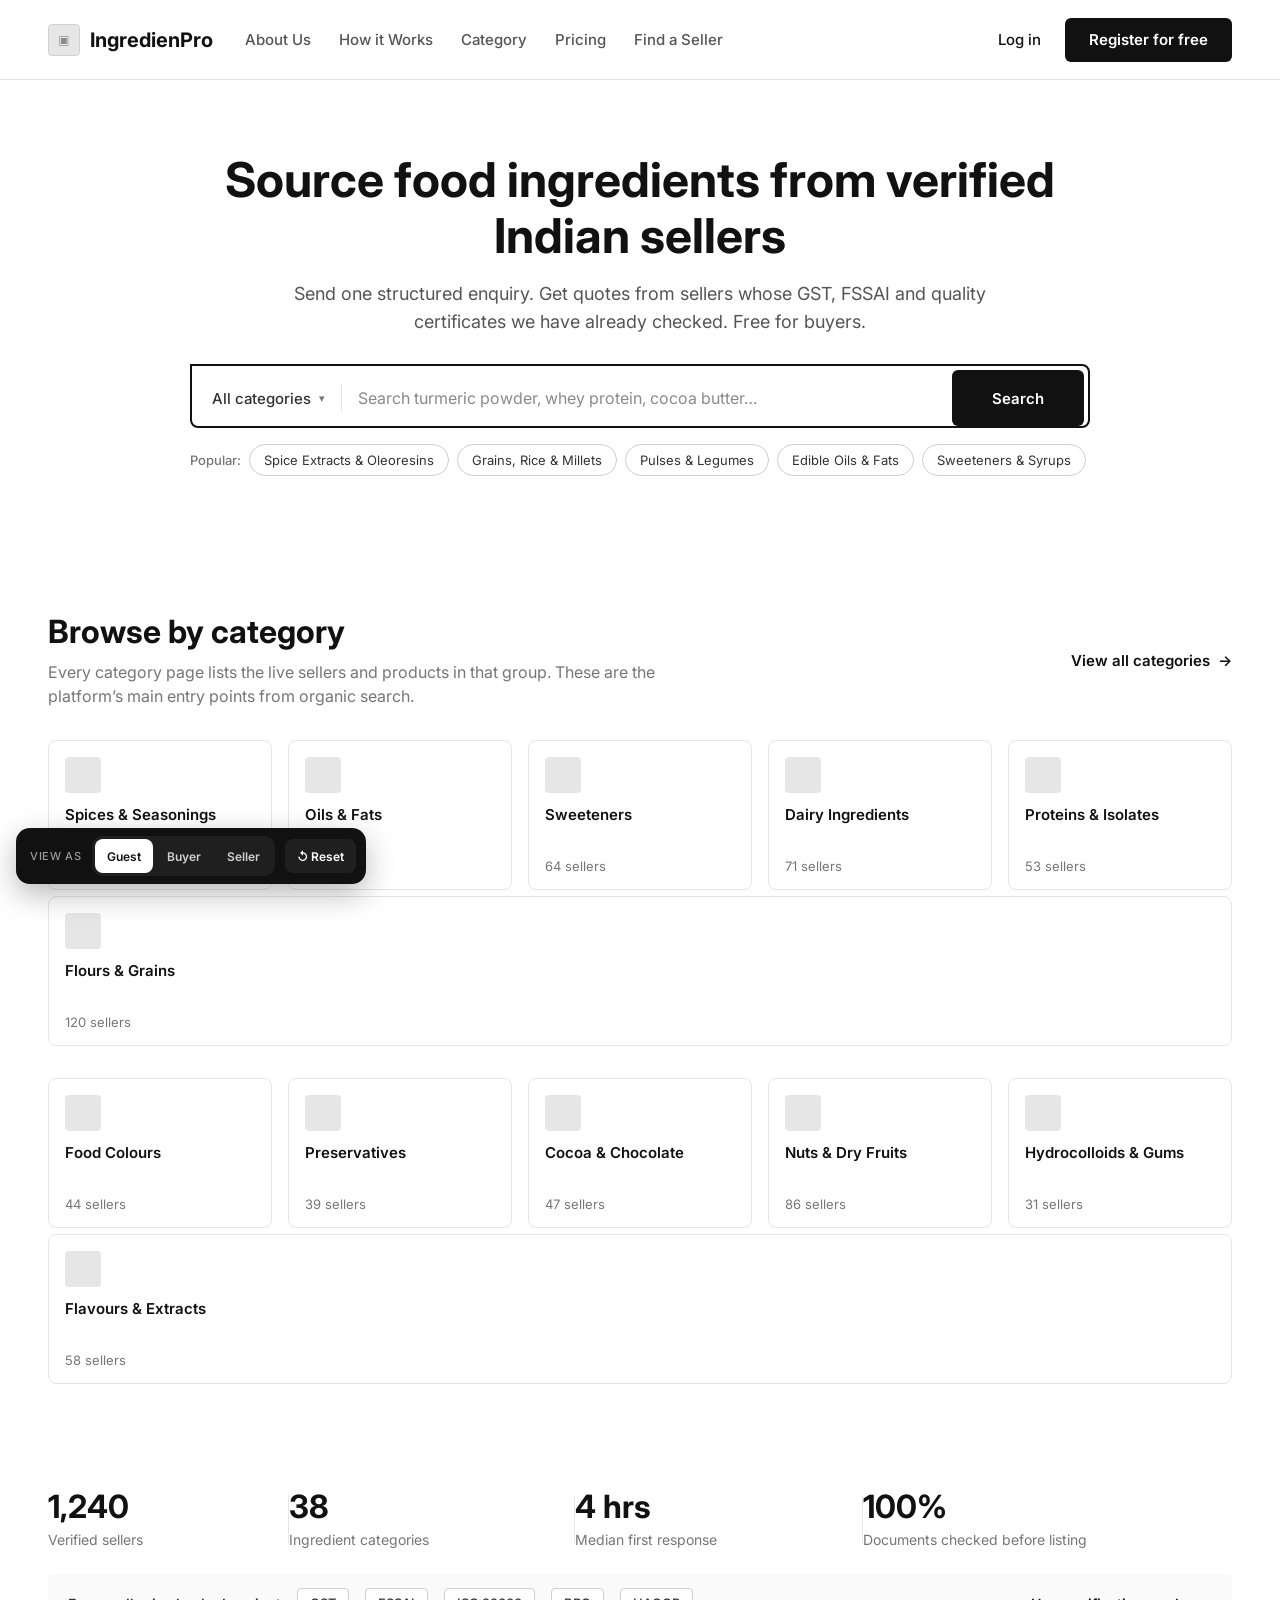
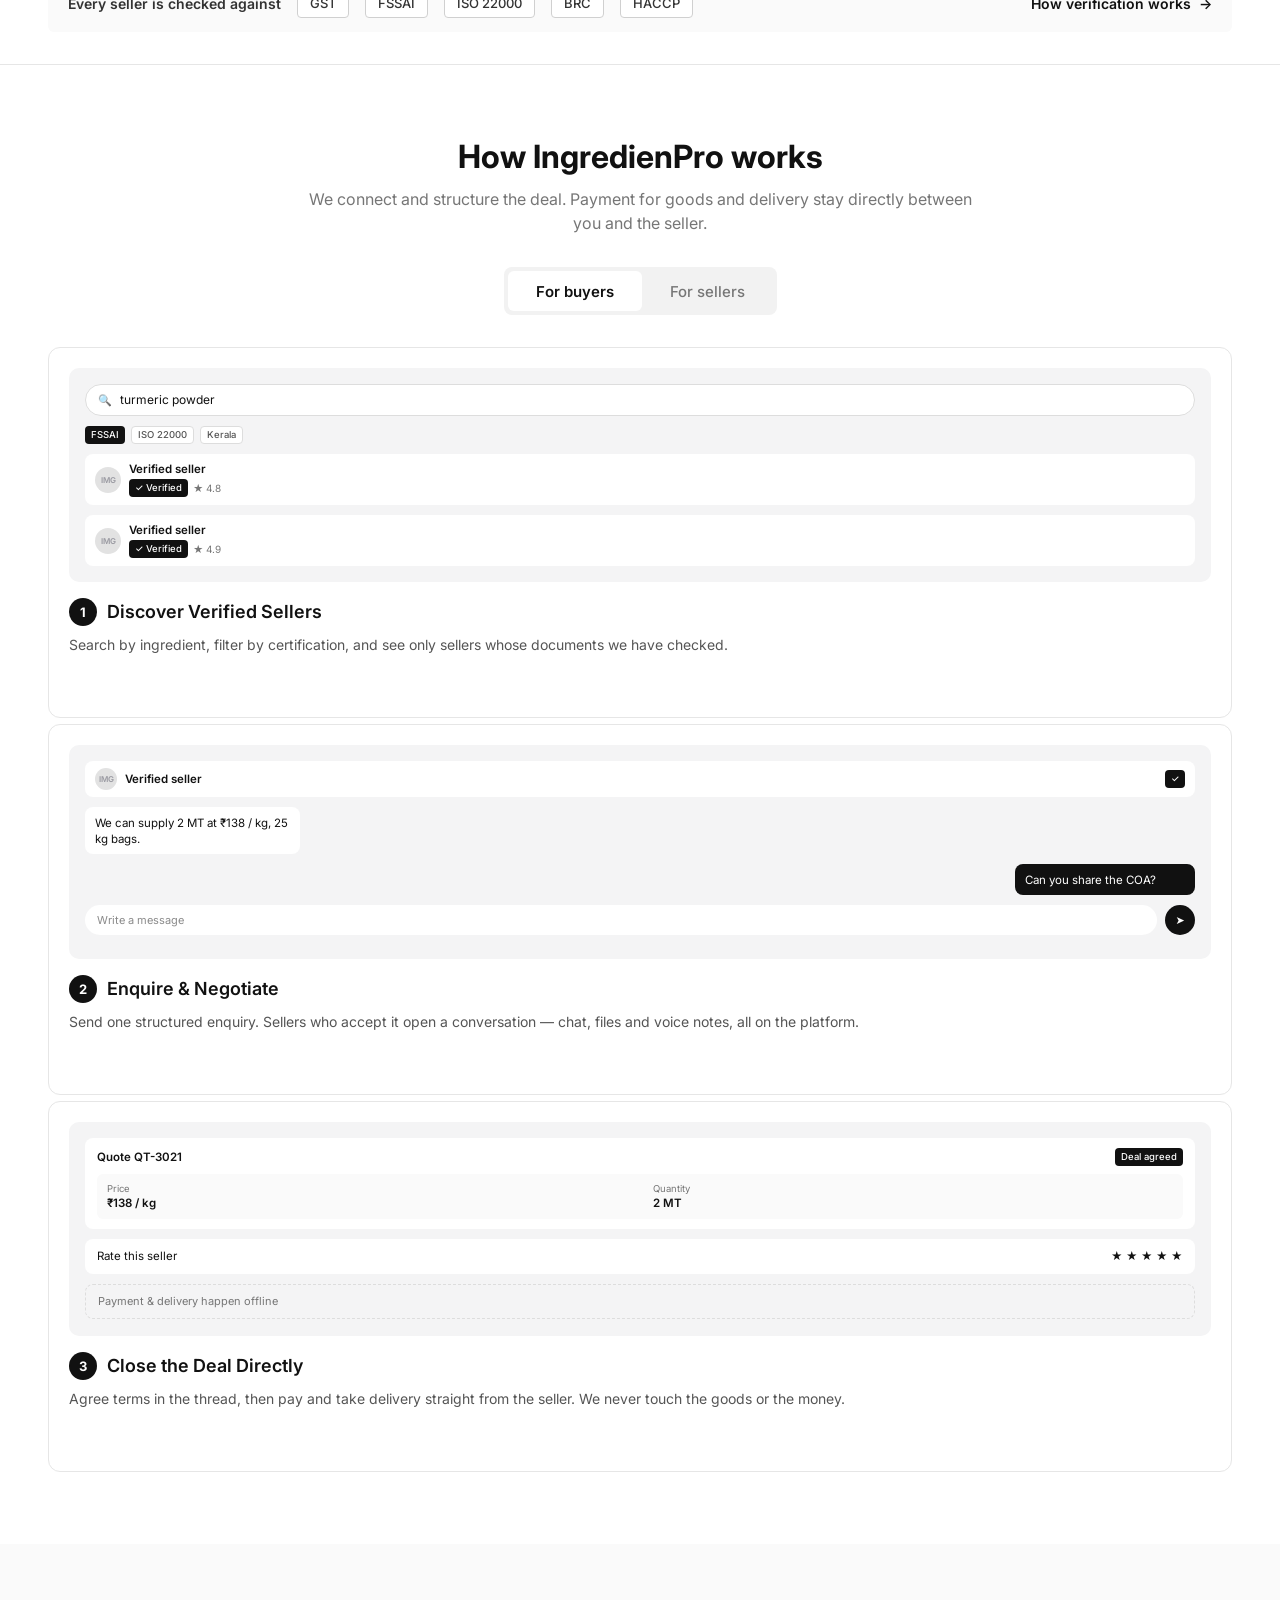
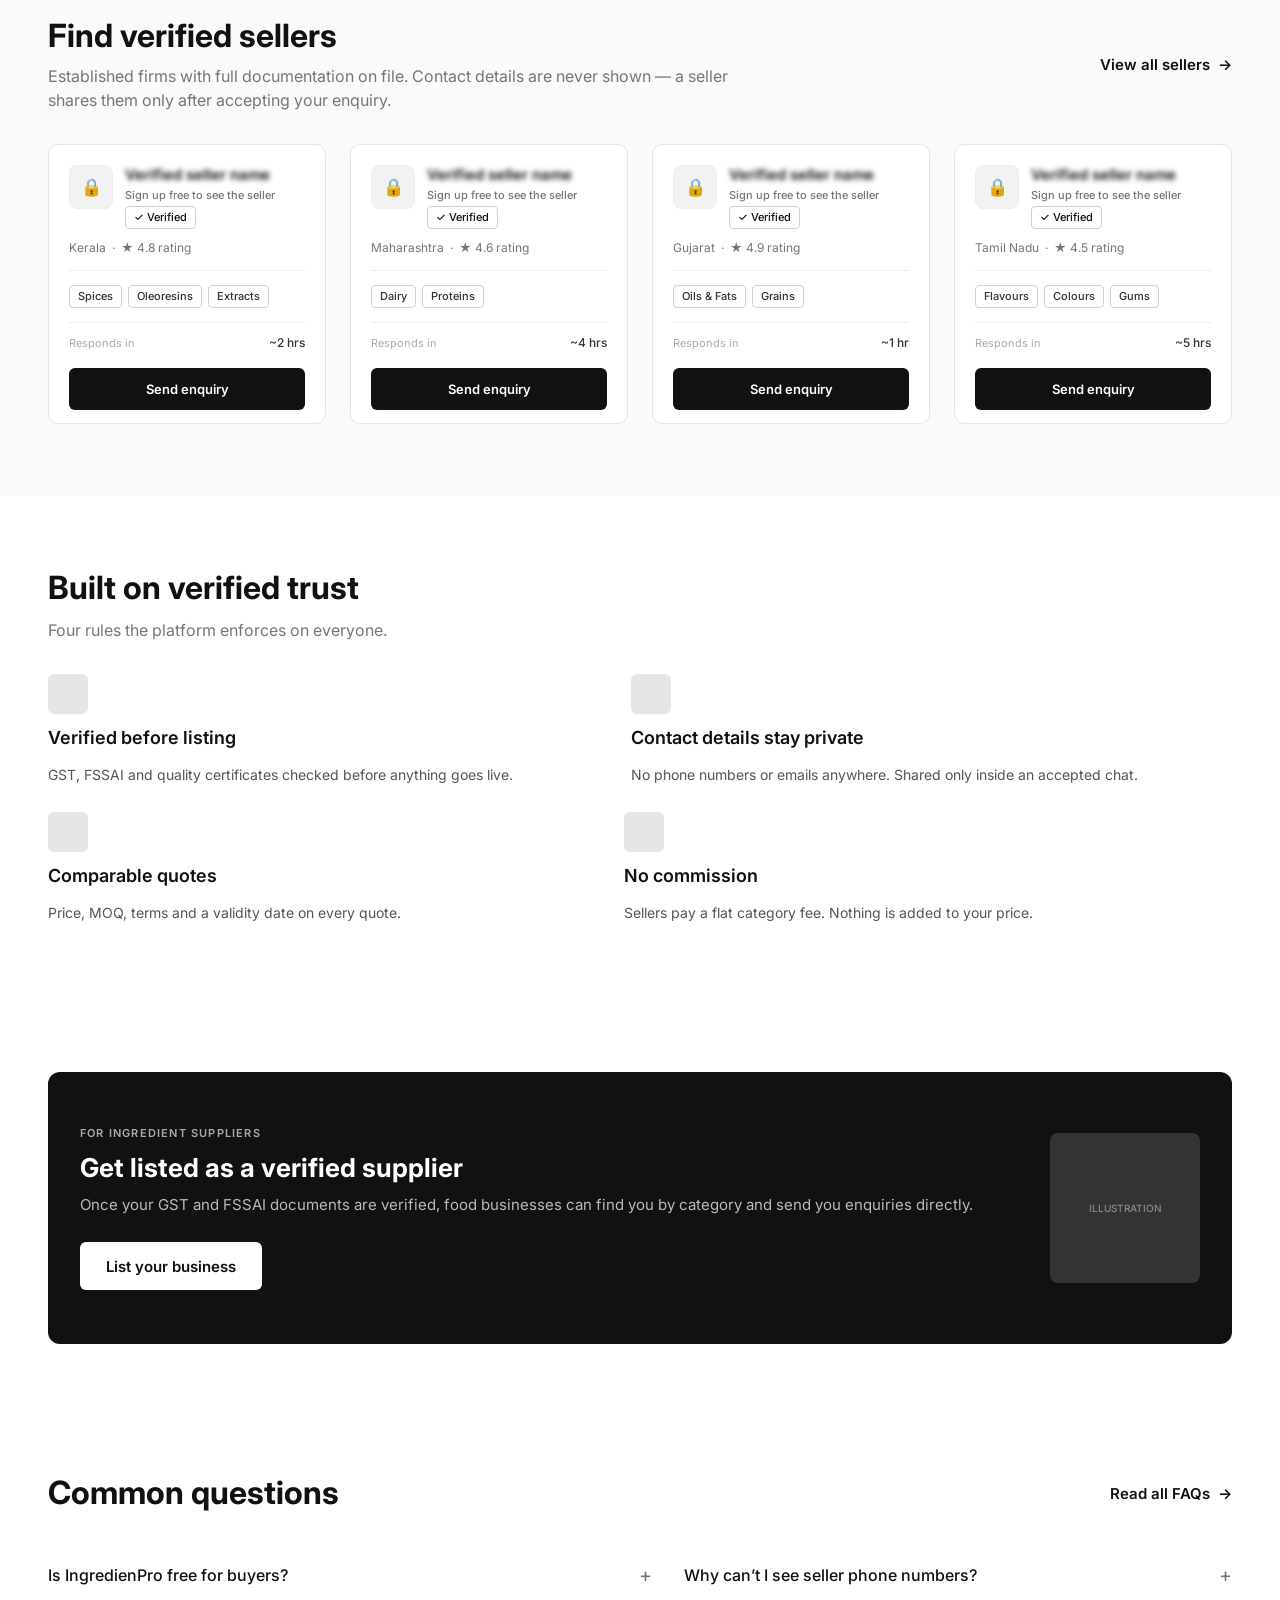
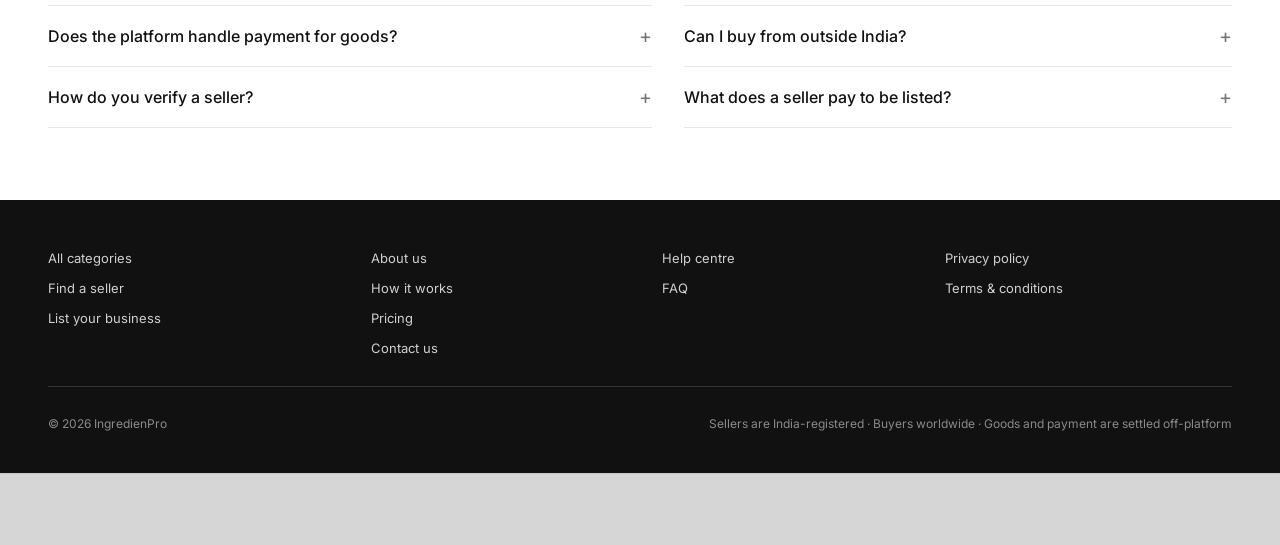
==== commit 8109af30: "Enquiry panel, one chat per seller, design sync, profile pictures, multi-product fix" ====
--- a/index.html
+++ b/index.html
@@ -11,6 +11,7 @@
   <link rel="stylesheet" href="css/app.css">
   <link rel="stylesheet" href="css/responsive.css">
   <link rel="stylesheet" href="css/motion.css">
+  <link rel="stylesheet" href="css/features.css">
   <link rel="stylesheet" href="css/flownav.css">
 </head>
 <body>
@@ -25,6 +26,7 @@
   <script src="js/pages.js"></script>
   <script src="js/pages-enq.js"></script>
   <script src="js/pages-account.js"></script>
+  <script src="js/sync.js"></script>
   <script src="js/modals.js"></script>
   <script src="js/auth.js"></script>
   <script src="js/behaviour.js"></script>
--- a/css/app.css
+++ b/css/app.css
@@ -76,7 +76,7 @@
 .toast.in { opacity: 1; transform: translate(-50%, 0); }
 .toast button { background: none; border: 0; color: #fff; font: 600 14px Inter, sans-serif; text-decoration: underline; cursor: pointer; }
 
-/* The role tabs now live in the flow sidebar — see css/flownav.css. */
+/* The Guest / Buyer / Seller switch lives in css/flownav.css. */
 
 .is-hidden { display: none !important; }
 
--- a/css/responsive.css
+++ b/css/responsive.css
@@ -17,8 +17,8 @@
 /* ---------------------------------------------------------------- fluid canvas */
 #stage {
   display: block;
-  /* The flow sidebar takes 272px out of the window, so every breakpoint below is
-     asked of the app's own width, not the viewport's. */
+  /* Every breakpoint below is asked of the app's own width, not the viewport's,
+     so the layout stays right if anything is ever docked beside the app. */
   container-type: inline-size;
   container-name: stage;
 }
--- a/css/features.css
+++ b/css/features.css
@@ -0,0 +1,274 @@
+/* Styles for what the app adds on top of the Figma frames: the enquiry panel and
+   enquiry cards in My enQ, profile pictures, and the buyer Overview. Same
+   vocabulary as the wireframe — Inter, #111 on white, grey text, 1px #E6E6E6
+   borders, 10–12px radii. */
+
+/* ================================================================ enquiries in a chat
+   One chat per buyer–seller pair; each enquiry is a card in the thread and an item
+   in the panel on the right. */
+
+/* pills shared by the panel, the cards and the Overview table */
+.ep-pill { display: inline-flex; align-items: center; flex: 0 0 auto; border-radius: 12px; padding: 3px 10px; font: 600 11px/1.4 Inter, sans-serif; font-style: normal; background: #efefef; color: #333; white-space: nowrap; }
+.ep-pill.on, .ep-pill.new { background: #111; color: #fff; }
+.ep-pill.wait { background: #fff; color: #333; box-shadow: inset 0 0 0 1px #d0d0d0; }
+.ep-pill.deal { background: #e8f3ec; color: #14532d; }
+.ep-pill.off { background: #f2f2f2; color: #767676; }
+.ep-count { display: inline-grid; place-items: center; min-width: 22px; height: 20px; padding: 0 6px; border-radius: 10px; background: #f2f2f2; color: #111; font: 600 12px Inter, sans-serif; }
+
+.ep-btn { border: 1px solid #d0d0d0; background: #fff; color: #111; border-radius: 6px; padding: 7px 12px; min-height: 32px; font: 600 13px Inter, sans-serif; cursor: pointer; white-space: nowrap; transition: background .15s ease, border-color .15s ease; }
+.ep-btn:hover { background: #f5f5f5; }
+.ep-btn.primary { background: #111; border-color: #111; color: #fff; }
+.ep-btn.primary:hover { background: #333; }
+.ep-btn.block { width: 100%; min-height: 40px; }
+.ep-btn:focus-visible, .ep-link:focus-visible, .ep-item:focus-visible, .ov-tile:focus-visible, .ov-tr:focus-visible { outline: 2px solid #111; outline-offset: 2px; }
+.ep-link { border: 0; background: none; padding: 4px 0; font: 600 13px Inter, sans-serif; color: #111; cursor: pointer; white-space: nowrap; }
+.ep-link:hover { text-decoration: underline; }
+.ep-actions { display: flex; flex-wrap: wrap; gap: 8px; }
+
+/* the card in the thread */
+.enq-card { scroll-margin: 120px; border-radius: 12px; transition: box-shadow .3s ease; }
+.enq-card-foot { display: flex; align-items: center; flex-wrap: wrap; gap: 10px; margin-top: 12px; padding-top: 12px; border-top: 1px solid #ececec; width: 100%; }
+.enq-card-note { font: 400 12px/1.5 Inter, sans-serif; color: #767676; }
+/* the buyer's own enquiry is a dark outgoing bubble */
+.enq-dark .enq-card-foot { border-top-color: rgba(255, 255, 255, .16); }
+.enq-dark .ep-pill.on, .enq-dark .ep-pill.new { background: #fff; color: #111; }
+.enq-dark .ep-pill.wait { background: transparent; color: #fff; box-shadow: inset 0 0 0 1px rgba(255, 255, 255, .5); }
+.enq-dark .ep-pill.off { background: rgba(255, 255, 255, .12); color: #ddd; }
+.enq-dark .enq-card-note { color: #bbb; }
+.enq-dark .enq-flash { animation-name: enq-flash-dark; }
+@keyframes enq-flash-dark { 0%, 30% { box-shadow: 0 0 0 3px #fff, 0 0 0 6px #111, 0 8px 24px rgba(0, 0, 0, .18); } 100% { box-shadow: 0 0 0 0 transparent; } }
+.enq-flash { animation: enq-flash 1.6s ease-out; }
+@keyframes enq-flash { 0%, 30% { box-shadow: 0 0 0 3px #111, 0 8px 24px rgba(0, 0, 0, .12); } 100% { box-shadow: 0 0 0 0 transparent; } }
+
+/* the panel */
+.enq-panel {
+  flex: 0 0 300px; width: 300px; align-self: flex-start;
+  position: sticky; top: 96px; max-height: calc(100vh - 112px); overflow-y: auto;
+  display: flex; flex-direction: column; gap: 12px;
+  background: #fff; border: 1px solid #e6e6e6; border-radius: 12px; padding: 16px;
+  font-family: Inter, sans-serif; scrollbar-width: thin;
+}
+.ep-who { display: flex; align-items: center; gap: 10px; padding-bottom: 12px; border-bottom: 1px solid #ececec; }
+.ep-avatar { flex: 0 0 auto; width: 40px; height: 40px; border-radius: 50%; background: #f2f2f2; color: #555; display: grid; place-items: center; font: 600 14px Inter, sans-serif; overflow: hidden; }
+.ep-avatar.sm { width: 36px; height: 36px; border-radius: 8px; font-size: 13px; }
+.ep-who-t { flex: 1 1 auto; min-width: 0; display: flex; flex-direction: column; }
+.ep-who-t strong { font: 600 14px/1.35 Inter, sans-serif; color: #111; overflow: hidden; text-overflow: ellipsis; white-space: nowrap; }
+.ep-who-t span { font: 400 12px/1.4 Inter, sans-serif; color: #767676; }
+.ep-head { display: flex; align-items: center; justify-content: space-between; gap: 8px; }
+.ep-head h4 { margin: 0; font: 600 15px/1.3 Inter, sans-serif; color: #111; }
+.ep-sub { margin: -6px 0 0; font: 400 12px/1.4 Inter, sans-serif; color: #767676; }
+.ep-list { display: flex; flex-direction: column; gap: 8px; }
+.ep-item { display: flex; flex-direction: column; gap: 4px; padding: 12px; border: 1px solid #e6e6e6; border-radius: 10px; cursor: pointer; background: #fff; transition: border-color .15s ease, background .15s ease; }
+.ep-item:hover { border-color: #b8b8b8; }
+.ep-item.current { border-color: #111; background: #fafafa; }
+.ep-row { display: flex; align-items: center; justify-content: space-between; gap: 8px; }
+.ep-ref { font: 600 12px/1.3 Inter, sans-serif; color: #555; letter-spacing: .02em; }
+.ep-prod { font: 600 14px/1.35 Inter, sans-serif; color: #111; }
+/* products in an enquiry: one line each, "Product name (quantity)" */
+.ep-prods { list-style: none; margin: 2px 0 0; padding: 0; display: flex; flex-direction: column; gap: 4px; }
+.ep-prods li { font: 600 14px/1.4 Inter, sans-serif; color: #111; }
+.ep-pqty { font-weight: 500; color: #555; white-space: nowrap; }
+.ep-meta { font: 400 12px/1.45 Inter, sans-serif; color: #767676; }
+.ep-item .ep-actions { margin-top: 6px; }
+.ep-note { margin: 0; font: 400 12px/1.5 Inter, sans-serif; color: #8a8a8a; }
+.row-enq-count { display: block; margin-top: 4px; font: 600 11px/1.3 Inter, sans-serif; color: #767676; white-space: nowrap; }
+
+/* My enQ with no chat open */
+.thread-empty { display: flex; flex-direction: column; align-items: center; justify-content: center; gap: 8px; min-height: 420px; padding: 32px; text-align: center; font-family: Inter, sans-serif; }
+.thread-empty strong { font: 600 17px Inter, sans-serif; color: #111; }
+.thread-empty span { font: 400 14px/1.5 Inter, sans-serif; color: #767676; max-width: 360px; }
+.thread-empty .ep-btn { margin-top: 8px; }
+
+/* below the tablet band the chat shows one pane at a time: the enquiry panel
+   sits at the top of the open chat as a strip that scrolls sideways */
+@container stage (max-width: 1099px) {
+  .enq-panel { position: static; order: -1; flex: 0 0 auto; width: 100% !important; max-height: none; border-radius: 0; border-width: 0 0 1px; padding: 12px 16px; }
+  .enq-panel .ep-who, .enq-panel .ep-note { display: none; }
+  .enq-panel .ep-list { flex-direction: row; overflow-x: auto; scroll-snap-type: x proximity; padding-bottom: 4px; }
+  .enq-panel .ep-item { flex: 0 0 260px; scroll-snap-align: start; }
+  .enq-card { scroll-margin: 200px; }
+}
+html:not([data-mode="desktop"]) .screen[data-pane="list"] .enq-panel { display: none; }
+
+/* ================================================================ profile pictures */
+.has-photo { overflow: hidden; }
+.has-photo > * { visibility: hidden; }
+.photo-card { background: #fff; border: 1px solid #e6e6e6; border-radius: 12px; padding: 24px 25px; display: flex; flex-direction: column; gap: 20px; font-family: Inter, sans-serif; align-self: stretch; }
+.pc-head h3 { margin: 0 0 4px; font: 600 18px/1.4 Inter, sans-serif; color: #111; }
+.pc-head p { margin: 0; font: 400 14px/1.45 Inter, sans-serif; color: #767676; }
+.pc-row { display: flex; align-items: center; gap: 20px; }
+.pc-cover-row { align-items: flex-start; padding-top: 20px; border-top: 1px solid #ececec; }
+.pc-avatar { flex: 0 0 auto; width: 88px; height: 88px; border-radius: 50%; background: #f2f2f2; color: #555; display: grid; place-items: center; font: 600 26px Inter, sans-serif; cursor: pointer; box-shadow: inset 0 0 0 1px #e0e0e0; }
+.pc-cover { flex: 0 0 auto; width: 280px; aspect-ratio: 4 / 1; border-radius: 8px; background: #f2f2f2 repeating-linear-gradient(135deg, transparent 0 10px, rgba(0, 0, 0, .025) 10px 20px); display: grid; place-items: center; cursor: pointer; box-shadow: inset 0 0 0 1px #e0e0e0; }
+.pc-cover span { font: 500 12px Inter, sans-serif; color: #8a8a8a; }
+.pc-avatar.drop, .pc-cover.drop { box-shadow: inset 0 0 0 2px #111; }
+.pc-copy { display: flex; flex-direction: column; gap: 4px; min-width: 0; }
+.pc-copy strong { font: 600 15px/1.4 Inter, sans-serif; color: #111; }
+.pc-copy span { font: 400 13px/1.5 Inter, sans-serif; color: #767676; max-width: 560px; }
+.pc-actions { display: flex; gap: 8px; margin-top: 8px; }
+.pc-actions [hidden] { display: none; }
+.pv-cover { align-self: stretch; height: 180px; margin: 0 0 -8px; border-radius: 12px 12px 0 0; background: #f2f2f2 center / cover no-repeat; }
+.pv-cover.empty { display: grid; place-items: center; font: 500 13px Inter, sans-serif; color: #8a8a8a; background-image: repeating-linear-gradient(135deg, transparent 0 12px, rgba(0, 0, 0, .025) 12px 24px); }
+@container stage (max-width: 759px) {
+  .pc-row { flex-direction: column; align-items: flex-start; }
+  .pc-cover { width: 100%; }
+  .pv-cover { height: 120px; }
+}
+
+/* ================================================================ buyer Overview */
+.ov { display: flex; flex-direction: column; gap: 24px; width: 100%; font-family: Inter, sans-serif; color: #111; }
+.ov-head { display: flex; align-items: center; justify-content: space-between; gap: 24px; flex-wrap: wrap; }
+.ov-head h1 { margin: 0 0 4px; font: 700 28px/1.3 Inter, sans-serif; letter-spacing: -.01em; }
+.ov-head p { margin: 0; font: 400 14px/1.5 Inter, sans-serif; color: #666; }
+.ov-actions { display: flex; gap: 12px; }
+.ov-actions .ep-btn { min-height: 40px; padding: 0 18px; font-size: 14px; }
+.ov-tiles { display: grid; grid-template-columns: repeat(4, minmax(0, 1fr)); gap: 16px; }
+.ov-tile { text-align: left; display: flex; flex-direction: column; gap: 6px; padding: 18px 20px; background: #fff; border: 1px solid #e6e6e6; border-radius: 10px; cursor: pointer; font-family: Inter, sans-serif; transition: border-color .15s ease; }
+.ov-tile:hover { border-color: #b8b8b8; }
+.ov-tile span { font: 500 13px Inter, sans-serif; color: #666; }
+.ov-tile strong { font: 700 32px/1.1 Inter, sans-serif; color: #111; }
+.ov-tile em { font: 400 12px/1.4 Inter, sans-serif; font-style: normal; color: #767676; }
+.ov-cols { display: flex; gap: 24px; align-items: flex-start; }
+.ov-main { flex: 1 1 0; min-width: 0; display: flex; flex-direction: column; gap: 24px; }
+.ov-side { flex: 0 0 344px; display: flex; flex-direction: column; gap: 24px; }
+.ov-card { background: #fff; border: 1px solid #e6e6e6; border-radius: 10px; padding: 20px; display: flex; flex-direction: column; gap: 4px; }
+.ov-card-h { display: flex; align-items: center; justify-content: space-between; gap: 12px; margin-bottom: 4px; }
+.ov-card-h h2 { margin: 0; font: 700 17px/1.4 Inter, sans-serif; }
+.ov-h3 { margin: 12px 0 6px; font: 600 14px Inter, sans-serif; }
+.ov-sub { margin: 0; font: 400 12px/1.5 Inter, sans-serif; color: #767676; }
+.ov-row { display: flex; align-items: center; gap: 14px; padding: 14px 0; border-bottom: 1px solid #eeeeee; }
+.ov-row:last-child { border-bottom: 0; }
+.ov-row > div { flex: 1 1 auto; min-width: 0; display: flex; flex-direction: column; gap: 2px; }
+.ov-row strong { font: 600 14px/1.4 Inter, sans-serif; }
+.ov-row small, .ov-tr small, .ov-seller-row small { font: 400 12px/1.45 Inter, sans-serif; color: #767676; }
+.ov-ic { flex: 0 0 34px; width: 34px; height: 34px; border-radius: 50%; background: #f2f2f2; display: grid; place-items: center; font: 600 14px Inter, sans-serif; color: #333; }
+.ov-empty { display: flex; flex-direction: column; align-items: center; gap: 6px; padding: 28px 12px; text-align: center; }
+.ov-empty strong { font: 600 15px Inter, sans-serif; }
+.ov-empty span { font: 400 13px/1.5 Inter, sans-serif; color: #767676; }
+.ov-empty .ep-btn { margin-top: 10px; }
+.ov-table { display: flex; flex-direction: column; }
+.ov-tr { display: grid; grid-template-columns: 92px minmax(0, 1.4fr) minmax(0, 1fr) 150px 84px; gap: 12px; align-items: center; padding: 12px 0; border: 0; border-bottom: 1px solid #eeeeee; background: none; text-align: left; font: 500 13px Inter, sans-serif; color: #111; cursor: pointer; width: 100%; }
+.ov-tr:last-child { border-bottom: 0; }
+.ov-tr:not(.ov-th):hover { background: #fafafa; }
+.ov-tr > span { min-width: 0; display: flex; flex-direction: column; align-items: flex-start; gap: 2px; }
+.ov-tr > span > strong, .ov-tr > span > small { max-width: 100%; }
+.ov-tr strong { font: 600 13px/1.4 Inter, sans-serif; overflow: hidden; text-overflow: ellipsis; white-space: nowrap; }
+.ov-th { cursor: default; padding-top: 4px; font: 600 11px Inter, sans-serif; color: #767676; letter-spacing: .04em; text-transform: uppercase; border-bottom-color: #e6e6e6; }
+.ov-ref { font-weight: 600; }
+.ov-seller, .ov-when { color: #555; }
+.ov-seller-row { display: flex; align-items: center; gap: 12px; padding: 12px 0; border-bottom: 1px solid #eeeeee; }
+.ov-seller-row:last-child { border-bottom: 0; }
+.ov-seller-row > div:nth-child(2) { flex: 1 1 auto; min-width: 0; display: flex; flex-direction: column; gap: 2px; }
+.ov-seller-row strong { font: 600 13px/1.4 Inter, sans-serif; }
+.ov-offer { background: #111; color: #fff; border-radius: 8px; padding: 14px 16px; display: flex; flex-direction: column; gap: 4px; }
+.ov-offer span { font: 600 11px Inter, sans-serif; color: #aaa; letter-spacing: .06em; }
+.ov-offer strong { font: 700 15px Inter, sans-serif; }
+.ov-offer p { margin: 0; font: 400 12px/1.5 Inter, sans-serif; color: #ccc; }
+.ov-bar { height: 6px; border-radius: 3px; background: #eeeeee; overflow: hidden; }
+.ov-bar i { display: block; height: 100%; background: #111; border-radius: 3px; }
+.ov-checks { display: flex; flex-direction: column; gap: 8px; margin-top: 10px; }
+.ov-check { display: flex; align-items: center; gap: 10px; font: 500 13px Inter, sans-serif; color: #111; }
+.ov-check > span:first-child { width: 16px; color: #aaa; }
+.ov-check.ok { color: #767676; }
+.ov-check.ok > span:first-child { color: #111; }
+.ov-check > span:nth-child(2) { flex: 1 1 auto; }
+@container stage (max-width: 1099px) {
+  .ov-tiles { grid-template-columns: repeat(2, minmax(0, 1fr)); }
+  .ov-cols { flex-direction: column; align-items: stretch; }
+  .ov-side { flex: 1 1 auto; }
+}
+@container stage (max-width: 759px) {
+  .ov-head h1 { font-size: 22px; }
+  .ov-actions { width: 100%; }
+  .ov-actions .ep-btn { flex: 1 1 0; }
+  .ov-tr { grid-template-columns: minmax(0, 1fr) auto; }
+  .ov-tr > span:nth-child(1), .ov-tr > span:nth-child(3), .ov-tr > span:nth-child(5) { display: none; }
+  .ov-row { flex-wrap: wrap; }
+  .ov-row .ep-btn { margin-left: 48px; }
+}
+
+/* ================================================================ design sync (js/sync.js) */
+.hdr-link { font: 500 15px/18px Inter, sans-serif; white-space: nowrap; cursor: pointer; }
+.hdr-link:hover { text-decoration: underline; }
+
+/* About Us / Pricing — G-08 / G-09. The column is 1200 wide at 1440 and keeps
+   a 24px gutter below that, like the rest of the frames. */
+.pg { display: flex; flex-direction: column; align-self: stretch; width: 100%; font-family: Inter, sans-serif; color: #111; }
+.pg-sec { padding: 64px max(24px, calc((100% - 1200px) / 2)); display: flex; flex-direction: column; gap: 16px; }
+.pg-sec.pg-hero { padding-top: 32px; padding-bottom: 40px; }
+.pg-sec.pg-flush { padding-top: 0; }
+.pg-sec.pg-soft { background: #fafafa; }
+.pg h1 { margin: 0; font: 700 44px/1.2 Inter, sans-serif; letter-spacing: -.01em; max-width: 900px; }
+.pg h2 { margin: 0; font: 700 30px/1.3 Inter, sans-serif; letter-spacing: -.01em; }
+.pg h3 { margin: 0; font: 600 18px/1.4 Inter, sans-serif; }
+.pg p { margin: 0; font: 400 14px/1.6 Inter, sans-serif; color: #555; }
+.pg .pg-lead { font-size: 17px; line-height: 1.6; color: #444; max-width: 760px; }
+.pg-eyebrow { font: 600 12px/1.4 Inter, sans-serif; letter-spacing: .06em; color: #767676; }
+.pg-sub { margin-top: -8px !important; font-size: 15px !important; }
+.pg-photo { height: 420px; border-radius: 8px; background: #eeeeee; display: grid; place-items: center; font: 600 12px Inter, sans-serif; letter-spacing: .08em; color: #999; }
+.pg-photo.sm { height: 220px; }
+.pg-two { display: grid; grid-template-columns: 360px minmax(0, 1fr); gap: 80px; }
+.pg-two h2 { margin-top: 8px; }
+.pg-story { display: flex; flex-direction: column; gap: 20px; }
+.pg-story p { font-size: 17px; color: #444; }
+.pg-grid2, .pg-grid3, .pg-grid4 { display: grid; gap: 20px; margin-top: 16px; }
+.pg-grid2 { grid-template-columns: repeat(2, minmax(0, 1fr)); }
+.pg-grid3 { grid-template-columns: repeat(3, minmax(0, 1fr)); }
+.pg-grid4 { grid-template-columns: repeat(4, minmax(0, 1fr)); }
+.pg-card { background: #fff; border: 1px solid #e6e6e6; border-radius: 12px; padding: 24px; display: flex; flex-direction: column; gap: 10px; align-items: flex-start; }
+.pg-card.pg-plain { background: #fafafa; border-color: #fafafa; }
+.pg-timeline { gap: 24px; }
+.pg-mile { border-top: 2px solid #111; padding-top: 16px; display: flex; flex-direction: column; gap: 8px; }
+.pg-year { font: 700 30px/1.2 Inter, sans-serif; }
+.pg-mission { font: 700 34px/1.3 Inter, sans-serif !important; color: #111 !important; max-width: 960px; margin: 8px 0 8px !important; }
+.pg-person .pg-photo { align-self: stretch; margin-bottom: 6px; }
+.pg-role { font: 400 14px Inter, sans-serif; color: #767676; margin-top: -6px; }
+.pg-li { font: 600 13px Inter, sans-serif; }
+.pg-stat strong { font: 700 40px/1.1 Inter, sans-serif; }
+.pg-stat p { font-size: 15px; }
+.pg-path { padding: 32px; }
+.pg-path h3 { font: 700 24px/1.3 Inter, sans-serif; }
+.pg-path p { font-size: 15px; }
+.pg-path .ep-btn { margin-top: 8px; min-height: 44px; padding: 0 20px; font-size: 14px; }
+.pg-textlink { align-self: flex-start; border: 0; background: none; padding: 8px 0 0; font: 600 15px Inter, sans-serif; color: #111; cursor: pointer; }
+.pg-textlink:hover { text-decoration: underline; }
+.pg-band { display: flex; align-items: center; gap: 24px; background: #111; color: #fff; border-radius: 12px; padding: 32px 36px; }
+.pg-band > div { flex: 1 1 auto; display: flex; flex-direction: column; gap: 6px; }
+.pg-band h2 { color: #fff; font-size: 22px; }
+.pg-band p { color: #cfcfcf; }
+.ep-btn.pg-inv { background: #111; color: #fff; border-color: #fff; min-height: 44px; padding: 0 20px; font-size: 14px; }
+.ep-btn.pg-inv:hover { background: #222; }
+.pg-num { width: 36px; height: 36px; border-radius: 50%; background: #111; color: #fff; display: grid; place-items: center; font: 600 15px Inter, sans-serif; }
+.pg-chip { background: #f2f2f2; border-radius: 4px; padding: 4px 10px; font: 500 12px Inter, sans-serif; color: #333; }
+.pg-headrow { display: flex; align-items: flex-end; justify-content: space-between; gap: 24px; flex-wrap: wrap; }
+.pg-headrow > div:first-child { display: flex; flex-direction: column; gap: 16px; }
+.pg-toggle { display: inline-flex; gap: 8px; }
+.pg-toggle button { border: 1px solid #d0d0d0; background: #fff; color: #111; border-radius: 20px; padding: 9px 16px; font: 600 14px Inter, sans-serif; cursor: pointer; }
+.pg-toggle button.on { background: #111; border-color: #111; color: #fff; }
+.pg-toggle button:focus-visible, .pg-textlink:focus-visible { outline: 2px solid #111; outline-offset: 2px; }
+.pg-table { border: 1px solid #e6e6e6; border-radius: 12px; overflow: hidden; background: #fff; margin-top: 8px; }
+.pg-tr { display: grid; grid-template-columns: minmax(0, 1fr) 260px; gap: 24px; padding: 18px 24px; border-bottom: 1px solid #e6e6e6; font: 500 15px Inter, sans-serif; }
+.pg-tr > span:last-child { text-align: right; font-weight: 600; }
+.pg-th { background: #fafafa; padding: 14px 24px; font: 600 12px Inter, sans-serif; letter-spacing: .06em; color: #555; }
+.pg-total { background: #f2f2f2; border-bottom: 0; font-weight: 600; }
+.pg-note { font-size: 13px !important; color: #767676 !important; }
+@container stage (max-width: 1099px) {
+  .pg-grid4 { grid-template-columns: repeat(2, minmax(0, 1fr)); }
+  .pg-grid3 { grid-template-columns: minmax(0, 1fr); }
+  .pg-two { grid-template-columns: minmax(0, 1fr); gap: 24px; }
+}
+@container stage (max-width: 759px) {
+  .pg-sec { padding-top: 40px; padding-bottom: 40px; padding-left: 16px; padding-right: 16px; }
+  .pg h1 { font-size: 32px; } .pg h2 { font-size: 24px; } .pg-mission { font-size: 24px !important; }
+  .pg-grid2, .pg-grid4 { grid-template-columns: minmax(0, 1fr); }
+  .pg-photo { height: 220px; }
+  .pg-band { flex-direction: column; align-items: flex-start; padding: 24px; }
+  .pg-tr { grid-template-columns: minmax(0, 1fr) auto; padding: 14px 16px; }
+}
+
+/* ================================================================ enquiry form — multi-product */
+.product-summary { cursor: pointer; border-radius: 8px; transition: background .15s ease; }
+.product-summary:hover { background: #f7f7f7; }
+.product-done { font-weight: 600 !important; color: #111 !important; cursor: pointer; margin-right: 16px; }
+.product-done:hover { text-decoration: underline; }
+.field-err { margin-top: 6px; font: 500 12px/1.4 Inter, sans-serif; color: #b42318; }
--- a/css/flownav.css
+++ b/css/flownav.css
@@ -1,97 +1,52 @@
-/* The reviewer's flow sidebar. It sits outside the wireframe — the app pages never
-   see it — and it is the only chrome on the page, so it stays quiet: one dark
-   accent for the current role and the current flow, everything else in greys. */
+/* The floating role switch — the prototype's only chrome. It sits outside the
+   wireframe, bottom-left, and stays quiet: dark pill, one white tab for the role
+   being viewed. The app itself now gets the full window width. */
 
-:root { --fn-w: 272px; }
-
-.flownav {
-  position: fixed; top: 0; left: 0; bottom: 0; width: var(--fn-w); z-index: 1100;
-  display: flex; flex-direction: column;
-  background: #111; color: #fff;
-  font: 13px/1.5 Inter, system-ui, sans-serif;
+.rolebar {
+  position: fixed; left: 16px; bottom: 16px; z-index: 1100;
+  display: flex; align-items: center; gap: 10px; flex-wrap: wrap;
+  max-width: calc(100vw - 32px);
+  padding: 8px 10px 8px 14px;
+  background: #111; color: #fff; border-radius: 14px;
+  box-shadow: 0 10px 30px rgba(0, 0, 0, .28);
+  font: 500 12px/1.3 Inter, system-ui, sans-serif;
 }
-
-.fn-top { padding: 18px 16px 14px; border-bottom: 1px solid #262626; }
-.fn-title { font: 600 15px/1.3 Inter, sans-serif; letter-spacing: -.01em; margin-bottom: 14px; }
-.fn-title span { color: #8a8a8a; font-weight: 400; }
-
-/* the role filter */
-.flownav .rolebar {
-  position: static; display: block; padding: 0; margin: 0 0 10px;
-  background: none; box-shadow: none; border-radius: 0; max-width: none;
-}
-.flownav .rb-label { display: block; padding: 0 0 6px; color: #8a8a8a; font-size: 11px; letter-spacing: .06em; text-transform: uppercase; }
-.flownav .rb-tabs { display: flex; gap: 3px; background: #1e1e1e; border-radius: 10px; padding: 3px; }
-.flownav .rb-tabs button {
-  flex: 1 1 0; min-width: 0; border: 0; background: transparent; color: #cfcfcf; cursor: pointer;
-  font: 600 12px Inter, sans-serif; padding: 9px 6px; border-radius: 8px; min-height: 40px;
-  white-space: nowrap; overflow: hidden; text-overflow: ellipsis;
+.rolebar .rb-label { color: #9a9a9a; font-size: 11px; letter-spacing: .06em; text-transform: uppercase; }
+.rolebar .rb-tabs { display: flex; gap: 2px; background: #1f1f1f; border-radius: 10px; padding: 3px; }
+.rolebar .rb-tabs button {
+  border: 0; background: transparent; color: #cfcfcf; cursor: pointer;
+  font: 600 12px Inter, sans-serif; padding: 8px 12px; border-radius: 8px; min-height: 34px;
   transition: background .15s ease, color .15s ease;
 }
-.flownav .rb-tabs button small { display: block; font-weight: 400; font-size: 10px; color: #8a8a8a; overflow: hidden; text-overflow: ellipsis; }
-.flownav .rb-tabs button:hover { background: #2a2a2a; color: #fff; }
-.flownav .rb-tabs button.on { background: #fff; color: #111; }
-.flownav .rb-tabs button.on small { color: #555; }
+.rolebar .rb-tabs button:hover { background: #2c2c2c; color: #fff; }
+.rolebar .rb-tabs button.on { background: #fff; color: #111; }
+.rolebar .rb-tabs button:focus-visible, .rolebar select:focus-visible, .rolebar .rb-btn:focus-visible { outline: 2px solid #fff; outline-offset: 2px; }
 
-.fn-all {
-  width: 100%; border: 1px solid #2f2f2f; background: transparent; color: #cfcfcf;
-  border-radius: 8px; padding: 8px; font: 500 12px Inter, sans-serif; cursor: pointer; min-height: 36px;
-  transition: background .15s ease, color .15s ease, border-color .15s ease;
+.rolebar .rb-who { display: flex; align-items: center; gap: 6px; color: #cfcfcf; max-width: 320px; }
+.rolebar .rb-who[hidden] { display: none; }
+.rolebar .rb-who-l { white-space: nowrap; overflow: hidden; text-overflow: ellipsis; }
+.rolebar select {
+  min-width: 0; max-width: 260px; min-height: 34px;
+  background: #1f1f1f; color: #fff; border: 1px solid #333; border-radius: 8px;
+  font: 500 12px Inter, sans-serif; padding: 6px 8px; cursor: pointer;
 }
-.fn-all:hover { background: #1e1e1e; color: #fff; border-color: #3a3a3a; }
+.rolebar select[hidden] { display: none; }
 
-/* the flows */
-.fn-flows { flex: 1 1 auto; overflow-y: auto; padding: 10px; display: flex; flex-direction: column; gap: 2px; scrollbar-width: thin; scrollbar-color: #3a3a3a transparent; }
-.fn-flows::-webkit-scrollbar { width: 8px; }
-.fn-flows::-webkit-scrollbar-thumb { background: #3a3a3a; border-radius: 4px; }
+.rolebar .rb-btn {
+  background: #1f1f1f; color: #fff; border: 0; border-radius: 8px;
+  padding: 8px 12px; min-height: 34px; font: 600 12px Inter, sans-serif; cursor: pointer; white-space: nowrap;
+}
+.rolebar .rb-btn:hover { background: #2c2c2c; }
 
-.fn-flow {
-  display: grid; grid-template-columns: 26px 1fr; gap: 2px 10px;
-  text-align: left; border: 0; background: transparent; color: #fff; cursor: pointer;
-  padding: 10px; border-radius: 10px; min-height: 44px;
-  transition: background .15s ease;
+/* toasts sit above the switch */
+.toast { bottom: 96px; }
+
+@media (max-width: 759px) {
+  .rolebar { left: 8px; right: 8px; bottom: 8px; max-width: none; gap: 8px; padding: 8px; }
+  .rolebar .rb-label { display: none; }
+  .rolebar .rb-tabs button { padding: 8px 10px; min-height: 40px; }
+  .rolebar .rb-who { flex: 1 1 100%; max-width: none; order: 3; }
+  .rolebar select { flex: 1 1 auto; max-width: none; min-height: 40px; }
+  body { padding-bottom: 120px; }
 }
-.fn-flow:hover { background: #1e1e1e; }
-.fn-flow.on { background: #fff; color: #111; }
-.fn-n { grid-row: span 2; font: 600 11px/1.9 Inter, sans-serif; color: #8a8a8a; }
-.fn-flow.on .fn-n { color: #767676; }
-.fn-t { font: 600 13px/1.35 Inter, sans-serif; }
-.fn-note { font: 400 11px/1.45 Inter, sans-serif; color: #9a9aa2; }
-.fn-flow.on .fn-note { color: #555; }
-.fn-empty { color: #8a8a8a; padding: 12px 10px; margin: 0; }
-
-.fn-foot { display: flex; gap: 6px; padding: 12px 14px calc(14px + env(safe-area-inset-bottom)); border-top: 1px solid #262626; }
-.flownav .rb-btn {
-  flex: 1 1 0; background: #1e1e1e; color: #fff; border: 0; border-radius: 8px;
-  padding: 10px 8px; font: 600 12px Inter, sans-serif; cursor: pointer; min-height: 40px; white-space: nowrap;
-}
-.flownav .rb-btn:hover { background: #2a2a2a; }
-
-/* the page sits beside it */
-@media (min-width: 1100px) {
-  body { padding-left: var(--fn-w); }
-  .fn-toggle { display: none; }
-  .overlay, .toast { left: var(--fn-w); }
-  .toast { transform: translate(calc(-50% + var(--fn-w) / 2), 20px); }
-  .toast.in { transform: translate(calc(-50% + var(--fn-w) / 2), 0); }
-}
-
-/* below that it slides in, with its own button clear of the app's own nav */
-@media (max-width: 1099px) {
-  .flownav { transform: translateX(-100%); transition: transform .26s cubic-bezier(.22, 1, .36, 1); box-shadow: 12px 0 40px rgba(0, 0, 0, .25); }
-  .flownav.open { transform: none; }
-  .fn-toggle {
-    position: fixed; left: 12px; bottom: 12px; z-index: 1101;
-    display: flex; align-items: center; gap: 8px;
-    background: #111; color: #fff; border: 0; border-radius: 12px;
-    padding: 12px 16px; min-height: 44px; cursor: pointer;
-    font: 600 13px Inter, system-ui, sans-serif;
-    box-shadow: 0 8px 24px rgba(0, 0, 0, .28);
-  }
-  .fn-toggle span { width: 14px; height: 1.5px; background: #fff; box-shadow: 0 -4px 0 #fff, 0 4px 0 #fff; }
-  body { padding-bottom: 76px; }
-}
-
-@media (prefers-reduced-motion: reduce) {
-  .flownav { transition: none; }
-}
+@media (min-width: 760px) { body { padding-bottom: 72px; } }
